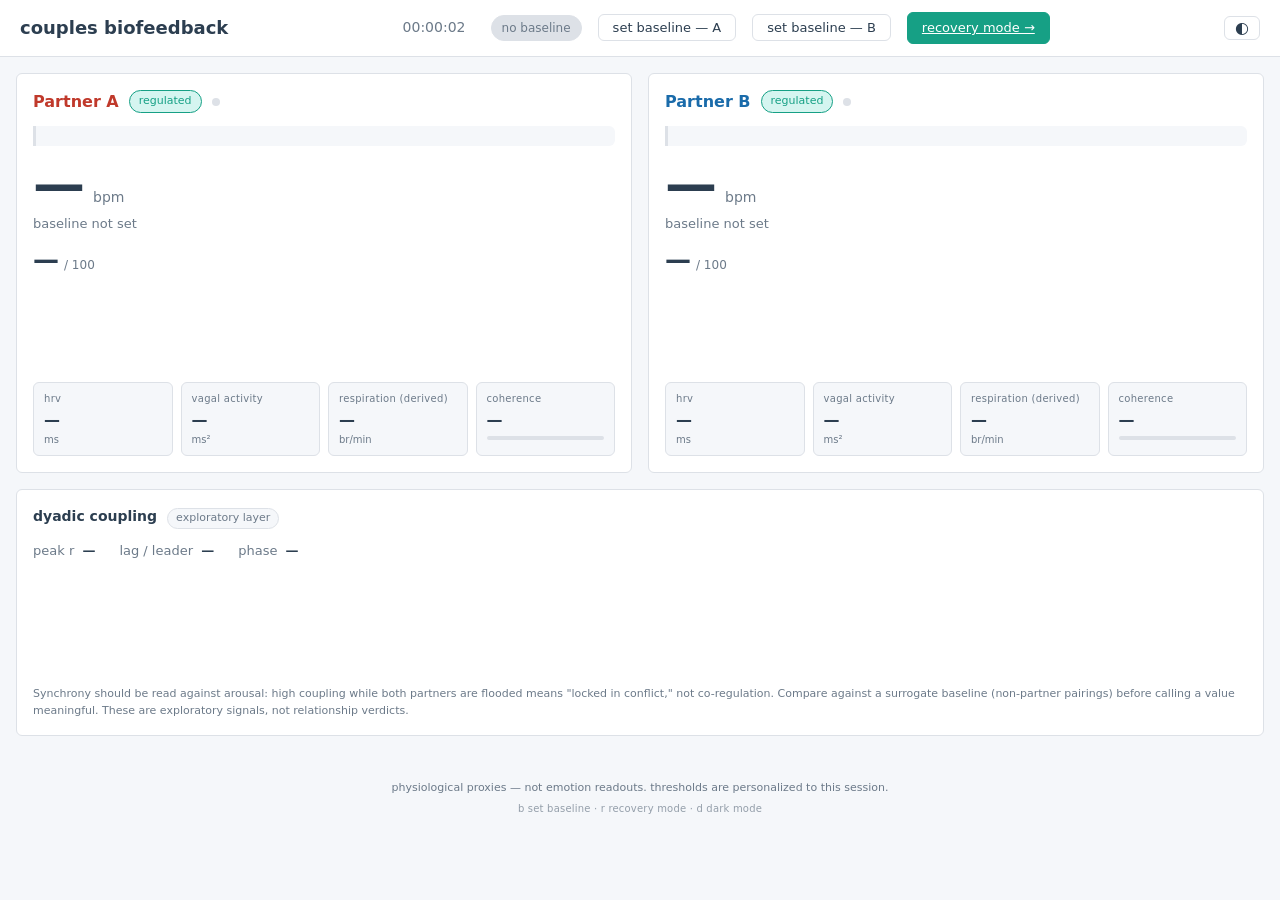
==== static/index.html @ 023d0e52 "Add biofeedback science and UI/UX improvements - Signal quality dot, battery %, and sensor offline s" ====
<!DOCTYPE html>
<html lang="en">
<head>
  <meta charset="UTF-8" />
  <meta name="viewport" content="width=device-width, initial-scale=1.0" />
  <title>couples biofeedback</title>
  <link rel="stylesheet" href="/static/style.css" />
</head>
<body>

<!-- screen reader summary -->
<p class="sr-only" aria-live="polite" id="sr-summary" style="position:absolute;left:-9999px;">
  Couples biofeedback live session monitor.
</p>

<!-- ── session header ───────────────────────────────────────────────────── -->
<header class="session-header" role="banner">
  <span class="session-title">couples biofeedback</span>
  <span class="session-clock" id="session-clock" aria-label="session duration">00:00:00</span>
  <span class="baseline-indicator" id="baseline-indicator">no baseline</span>
  <button class="btn" id="btn-baseline-A" onclick="setBaseline('A')">set baseline — A</button>
  <button class="btn btn-clear" id="btn-clear-A" onclick="clearBaseline('A')" hidden>clear — A</button>
  <button class="btn" id="btn-baseline-B" onclick="setBaseline('B')">set baseline — B</button>
  <button class="btn btn-clear" id="btn-clear-B" onclick="clearBaseline('B')" hidden>clear — B</button>
  <a href="/mode_b" class="btn btn-calm">recovery mode →</a>
  <button class="btn btn-theme" id="btn-theme" onclick="toggleDarkMode()" title="toggle dark mode">◐</button>
</header>

<!-- ── flood alert banner ───────────────────────────────────────────────── -->
<div class="flood-banner" id="flood-banner" role="alert" aria-live="assertive">
  <span class="flood-banner-text" id="flood-banner-text"></span>
  <a href="/mode_b" class="btn btn-danger">start recovery</a>
</div>

<!-- ── main content ─────────────────────────────────────────────────────── -->
<main class="main-content" role="main">

  <!-- partner panels -->
  <div class="partner-row">

    <!-- ── Partner A ──────────────────────────────────────────────────── -->
    <section class="partner-panel" id="panel-A" aria-label="Partner A physiological state">
      <div class="partner-header">
        <span class="partner-name a" id="name-A">Partner A</span>
        <span class="state-badge regulated" id="state-badge-A">regulated</span>
        <span class="signal-dot" id="sig-dot-A" title="signal quality"></span>
        <span class="battery-level" id="battery-A"></span>
        <span class="connect-time" id="connect-time-A"></span>
      </div>

      <!-- state description — prominent headline -->
      <p class="state-description" id="state-desc-A"></p>

      <!-- hero HR — single value -->
      <div class="hr-hero">
        <span class="hr-value" id="hr-value-A">—</span>
        <span class="hr-unit">bpm</span>
      </div>
      <div class="hr-delta" id="hr-delta-A">baseline not set</div>

      <!-- activation score + time series -->
      <div class="activation-row">
        <span class="activation-score" id="act-score-A">—</span>
        <span class="activation-unit">/ 100</span>
        <span class="activation-direction" id="act-dir-A"></span>
      </div>
      <div class="calm-zone-row" id="calm-row-A" hidden>
        <span id="calm-zone-A"></span> in calm zone
      </div>
      <canvas class="activation-canvas" id="act-trace-A"
              aria-label="Activation score history for Partner A"></canvas>

      <!-- metric tiles -->
      <div class="metric-tiles">

        <div class="metric-tile" id="tile-rmssd-A">
          <div class="tile-label">HRV</div>
          <div class="tile-value" id="rmssd-val-A">—</div>
          <div class="tile-unit">ms</div>
        </div>

        <div class="metric-tile" id="tile-hf-A">
          <div class="tile-label">vagal activity</div>
          <div class="tile-value" id="hf-val-A">—</div>
          <div class="tile-unit">ms²</div>
        </div>

        <div class="metric-tile" id="tile-resp-A">
          <div class="tile-label">respiration (derived)</div>
          <div class="tile-value" id="resp-val-A">—</div>
          <div class="tile-unit">br/min</div>
        </div>

        <div class="metric-tile" id="tile-coh-A">
          <div class="tile-label">coherence</div>
          <div class="tile-value" id="coh-val-A">—</div>
          <div class="coherence-bar-wrap">
            <div class="coherence-bar-fill" id="coh-bar-A"></div>
          </div>
        </div>

      </div><!-- /metric-tiles -->
    </section>

    <!-- ── Partner B ──────────────────────────────────────────────────── -->
    <section class="partner-panel" id="panel-B" aria-label="Partner B physiological state">
      <div class="partner-header">
        <span class="partner-name b" id="name-B">Partner B</span>
        <span class="state-badge regulated" id="state-badge-B">regulated</span>
        <span class="signal-dot" id="sig-dot-B" title="signal quality"></span>
        <span class="battery-level" id="battery-B"></span>
        <span class="connect-time" id="connect-time-B"></span>
      </div>

      <!-- state description — prominent headline -->
      <p class="state-description" id="state-desc-B"></p>

      <!-- hero HR — single value -->
      <div class="hr-hero">
        <span class="hr-value" id="hr-value-B">—</span>
        <span class="hr-unit">bpm</span>
      </div>
      <div class="hr-delta" id="hr-delta-B">baseline not set</div>

      <!-- activation score + time series -->
      <div class="activation-row">
        <span class="activation-score" id="act-score-B">—</span>
        <span class="activation-unit">/ 100</span>
        <span class="activation-direction" id="act-dir-B"></span>
      </div>
      <div class="calm-zone-row" id="calm-row-B" hidden>
        <span id="calm-zone-B"></span> in calm zone
      </div>
      <canvas class="activation-canvas" id="act-trace-B"
              aria-label="Activation score history for Partner B"></canvas>

      <!-- metric tiles -->
      <div class="metric-tiles">

        <div class="metric-tile" id="tile-rmssd-B">
          <div class="tile-label">HRV</div>
          <div class="tile-value" id="rmssd-val-B">—</div>
          <div class="tile-unit">ms</div>
        </div>

        <div class="metric-tile" id="tile-hf-B">
          <div class="tile-label">vagal activity</div>
          <div class="tile-value" id="hf-val-B">—</div>
          <div class="tile-unit">ms²</div>
        </div>

        <div class="metric-tile" id="tile-resp-B">
          <div class="tile-label">respiration (derived)</div>
          <div class="tile-value" id="resp-val-B">—</div>
          <div class="tile-unit">br/min</div>
        </div>

        <div class="metric-tile" id="tile-coh-B">
          <div class="tile-label">coherence</div>
          <div class="tile-value" id="coh-val-B">—</div>
          <div class="coherence-bar-wrap">
            <div class="coherence-bar-fill" id="coh-bar-B"></div>
          </div>
        </div>

      </div><!-- /metric-tiles -->
    </section>

  </div><!-- /partner-row -->

  <!-- ── dyadic coupling panel ────────────────────────────────────────── -->
  <section class="dyadic-panel" aria-label="Dyadic coupling — exploratory layer">
    <div class="dyadic-header">
      <span class="dyadic-title">dyadic coupling</span>
      <span class="dyadic-tag">exploratory layer</span>
    </div>

    <div class="dyadic-stats">
      <div class="dyadic-stat">
        <span class="dyadic-stat-label">peak r</span>
        <span class="dyadic-stat-value" id="dyadic-r">—</span>
      </div>
      <div class="dyadic-stat">
        <span class="dyadic-stat-label">lag / leader</span>
        <span class="dyadic-stat-value" id="dyadic-lag">—</span>
      </div>
      <div class="dyadic-stat">
        <span class="dyadic-stat-label">phase</span>
        <span class="dyadic-stat-value" id="dyadic-phase">—</span>
      </div>
    </div>

    <p class="dyadic-interp" id="dyadic-interp"></p>

    <canvas class="dual-trace-canvas" id="dual-trace"
            aria-label="Dual HR trace for both partners"></canvas>

    <p class="dyadic-caveat">
      Synchrony should be read against arousal: high coupling while both partners are flooded
      means "locked in conflict," not co-regulation. Compare against a surrogate baseline
      (non-partner pairings) before calling a value meaningful. These are exploratory signals,
      not relationship verdicts.
    </p>
  </section>

</main>

<!-- ── footer ───────────────────────────────────────────────────────────── -->
<footer class="session-footer" role="contentinfo">
  physiological proxies — not emotion readouts. thresholds are personalized to this session.
  <span class="kbd-hints">b set baseline · r recovery mode · d dark mode</span>
</footer>

<script src="/static/app.js"></script>
</body>
</html>
---- static/style.css ----
/* ── design tokens ─────────────────────────────────────────────────────── */
:root {
  --calm:           #16a085;
  --calm-light:     #d5f5f0;
  --danger:         #c0392b;
  --danger-light:   #fdecea;
  --text:           #2c3e50;
  --text-secondary: #6c7a89;
  --bg:             #f5f7fa;
  --surface:        #ffffff;
  --border:         #dde1e7;

  --partner-a:      #c0392b;
  --partner-b:      #1a6baa;

  --radius:         6px;
  --gap:            16px;
  --font:           system-ui, -apple-system, "Segoe UI", sans-serif;
}

/* ── dark mode overrides ────────────────────────────────────────────── */
[data-theme="dark"] {
  --bg:             #1a1f2e;
  --surface:        #242938;
  --text:           #e8ecf0;
  --text-secondary: #8896a8;
  --border:         #333d52;
  --calm-light:     #1a3530;
  --danger-light:   #3a1a1a;
  color-scheme: dark;
}
[data-theme="dark"] body.mode-b { background: #141a20; }

/* ── reset / base ──────────────────────────────────────────────────────── */
*, *::before, *::after { box-sizing: border-box; margin: 0; padding: 0; }

body {
  font-family: var(--font);
  background: var(--bg);
  color: var(--text);
  font-size: 14px;
  line-height: 1.5;
  min-height: 100vh;
}

/* ── ━━━━━━━━━━━━━━━━━━━━━━━━━━━━━━━━━━━━━━━━━━━━━━━━━━━━━━━━━━━━━━━━━━━ */
/* ── MODE A — session header ─────────────────────────────────────────── */
.session-header {
  display: flex;
  align-items: center;
  gap: var(--gap);
  padding: 12px 20px;
  background: var(--surface);
  border-bottom: 1px solid var(--border);
  flex-wrap: wrap;
}

.session-title {
  font-size: 18px;
  font-weight: 600;
  color: var(--text);
  margin-right: auto;
}

.session-clock {
  font-size: 14px;
  font-variant-numeric: tabular-nums;
  color: var(--text-secondary);
  min-width: 72px;
}

.baseline-indicator {
  font-size: 12px;
  padding: 3px 10px;
  border-radius: 20px;
  background: var(--border);
  color: var(--text-secondary);
  border: 1px solid var(--border);
}
.baseline-indicator.set {
  background: var(--calm-light);
  color: var(--calm);
  border-color: var(--calm);
}

.btn {
  font-family: var(--font);
  font-size: 13px;
  padding: 5px 14px;
  border-radius: var(--radius);
  cursor: pointer;
  border: 1px solid var(--border);
  background: var(--surface);
  color: var(--text);
  transition: background 0.1s;
}
.btn:hover { background: var(--bg); }
.btn-calm {
  background: var(--calm);
  color: #fff;
  border-color: var(--calm);
}
.btn-calm:hover { background: #13876f; }
.btn-theme {
  font-size: 16px;
  padding: 3px 10px;
  line-height: 1;
  margin-left: auto;
}
.btn-clear {
  color: var(--text-secondary);
  font-size: 12px;
  padding: 4px 10px;
}
.btn-clear:hover { color: var(--danger); border-color: var(--danger); }

/* ── flood alert banner ─────────────────────────────────────────────── */
.flood-banner {
  display: none;
  align-items: center;
  gap: 12px;
  padding: 10px 20px;
  background: var(--danger-light);
  border-bottom: 2px solid var(--danger);
  color: var(--danger);
  font-size: 14px;
}
.flood-banner.visible { display: flex; }
.flood-banner-text { flex: 1; }
.flood-banner .btn-danger {
  background: var(--danger);
  color: #fff;
  border-color: var(--danger);
  font-size: 13px;
}
.flood-banner .btn-danger:hover { background: #a93226; }

/* ── main content ───────────────────────────────────────────────────── */
.main-content {
  padding: var(--gap);
  max-width: 1300px;
  margin: 0 auto;
}

/* ── partner panels ─────────────────────────────────────────────────── */
.partner-row {
  display: grid;
  grid-template-columns: 1fr 1fr;
  gap: var(--gap);
  margin-bottom: var(--gap);
}

.partner-panel {
  background: var(--surface);
  border: 1px solid var(--border);
  border-radius: var(--radius);
  padding: 16px;
}
.partner-panel.flooded {
  border-color: var(--danger);
  background: var(--danger-light);
}

.partner-header {
  display: flex;
  align-items: center;
  gap: 10px;
  margin-bottom: 12px;
}

.partner-name {
  font-size: 16px;
  font-weight: 600;
}
.partner-name.a { color: var(--partner-a); }
.partner-name.b { color: var(--partner-b); }

.connect-time {
  margin-left: auto;
  font-size: 11px;
  font-variant-numeric: tabular-nums;
  color: var(--text-secondary);
  letter-spacing: 0.02em;
}

.signal-dot {
  width: 8px;
  height: 8px;
  border-radius: 50%;
  background: var(--border);
  flex-shrink: 0;
  cursor: default;
}
.signal-dot.good { background: var(--calm); }
.signal-dot.fair { background: #e67e22; }
.signal-dot.poor { background: var(--danger); }

.battery-level {
  font-size: 11px;
  color: var(--text-secondary);
  font-variant-numeric: tabular-nums;
}
.battery-level.low { color: var(--danger); font-weight: 600; }

.partner-panel.offline { opacity: 0.55; }
.state-badge.offline {
  background: var(--border);
  color: var(--text-secondary);
  border-color: var(--border);
}

.state-badge {
  font-size: 11px;
  padding: 2px 9px;
  border-radius: 20px;
  font-weight: 500;
  text-transform: lowercase;
}
.state-badge.regulated {
  background: var(--calm-light);
  color: var(--calm);
  border: 1px solid var(--calm);
}
.state-badge.flooded {
  background: var(--danger-light);
  color: var(--danger);
  border: 1px solid var(--danger);
}

/* activation score */
.activation-row {
  display: flex;
  align-items: baseline;
  gap: 5px;
  margin-bottom: 2px;
}
.activation-score {
  font-size: 26px;
  font-weight: 700;
  font-variant-numeric: tabular-nums;
  color: var(--text);
}
.activation-unit {
  font-size: 12px;
  color: var(--text-secondary);
}
.activation-direction {
  font-size: 12px;
  color: var(--text-secondary);
  margin-left: auto;
  text-transform: lowercase;
}
.state-description {
  font-size: 13px;
  color: var(--text);
  line-height: 1.6;
  margin-bottom: 12px;
  min-height: 20px;
  padding: 8px 10px;
  background: var(--bg);
  border-left: 3px solid var(--border);
  border-radius: 0 var(--radius) var(--radius) 0;
}

.calm-zone-row {
  font-size: 12px;
  color: var(--calm);
  font-variant-numeric: tabular-nums;
  margin-bottom: 4px;
  letter-spacing: 0.01em;
}

/* hero HR */
.hr-hero {
  display: flex;
  align-items: baseline;
  gap: 8px;
  margin-bottom: 4px;
}
.hr-value {
  font-size: 52px;
  font-weight: 700;
  font-variant-numeric: tabular-nums;
  line-height: 1;
  color: var(--text);
}
.hr-value.flooded { color: var(--danger); }
.hr-unit { font-size: 14px; color: var(--text-secondary); }
.hr-delta {
  font-size: 13px;
  color: var(--text-secondary);
  margin-bottom: 8px;
  min-height: 18px;
}
.hr-delta.over { color: var(--danger); }
.hr-delta.under { color: var(--calm); }

/* activation time-series chart */
.activation-canvas {
  width: 100%;
  height: 88px;
  display: block;
  margin-bottom: 12px;
  border-radius: var(--radius);
  overflow: hidden;
}

/* metric tiles */
.metric-tiles {
  display: grid;
  grid-template-columns: repeat(4, 1fr);
  gap: 8px;
}

.metric-tile {
  background: var(--bg);
  border: 1px solid var(--border);
  border-radius: var(--radius);
  padding: 8px 10px;
}
.metric-tile.breach {
  border-color: var(--danger);
  background: var(--danger-light);
}
.tile-label {
  font-size: 10px;
  color: var(--text-secondary);
  text-transform: lowercase;
  letter-spacing: 0.03em;
  margin-bottom: 2px;
}
.tile-value {
  font-size: 16px;
  font-weight: 600;
  font-variant-numeric: tabular-nums;
  color: var(--text);
}
.tile-value.breach { color: var(--danger); }
.tile-unit {
  font-size: 10px;
  color: var(--text-secondary);
}

/* coherence bar inside tile */
.coherence-bar-wrap {
  margin-top: 4px;
  background: var(--border);
  border-radius: 3px;
  height: 4px;
  overflow: hidden;
}
.coherence-bar-fill {
  height: 100%;
  background: var(--calm);
  border-radius: 3px;
  transition: width 0.5s ease;
  width: 0%;
}

/* ── dyadic panel ───────────────────────────────────────────────────── */
.dyadic-panel {
  background: var(--surface);
  border: 1px solid var(--border);
  border-radius: var(--radius);
  padding: 16px;
  margin-bottom: var(--gap);
}

.dyadic-header {
  display: flex;
  align-items: baseline;
  gap: 10px;
  margin-bottom: 12px;
}
.dyadic-title {
  font-size: 14px;
  font-weight: 600;
  color: var(--text);
}
.dyadic-tag {
  font-size: 11px;
  color: var(--text-secondary);
  background: var(--bg);
  border: 1px solid var(--border);
  border-radius: 20px;
  padding: 1px 8px;
}

.dyadic-stats {
  display: flex;
  gap: 24px;
  margin-bottom: 8px;
  flex-wrap: wrap;
}

.dyadic-interp {
  font-size: 13px;
  color: var(--text);
  font-style: italic;
  margin-bottom: 10px;
  min-height: 18px;
  line-height: 1.5;
}
.dyadic-stat { font-size: 13px; }
.dyadic-stat-label { color: var(--text-secondary); }
.dyadic-stat-value { font-weight: 600; margin-left: 4px; }

.dual-trace-canvas {
  width: 100%;
  height: 80px;
  display: block;
  margin-bottom: 10px;
}

.dyadic-caveat {
  font-size: 11px;
  color: var(--text-secondary);
  line-height: 1.5;
}

/* ── footer ─────────────────────────────────────────────────────────── */
.session-footer {
  text-align: center;
  font-size: 11px;
  color: var(--text-secondary);
  padding: 12px 20px 20px;
}
.kbd-hints {
  display: block;
  margin-top: 4px;
  font-size: 10px;
  opacity: 0.7;
  letter-spacing: 0.02em;
}

/* ── ━━━━━━━━━━━━━━━━━━━━━━━━━━━━━━━━━━━━━━━━━━━━━━━━━━━━━━━━━━━━━━━━━━━ */
/* ── MODE B — recovery screen ──────────────────────────────────────── */

body.mode-b {
  background: #f0faf7;
  display: flex;
  flex-direction: column;
  align-items: center;
  min-height: 100vh;
}

.recovery-header {
  width: 100%;
  padding: 16px 24px;
  display: flex;
  align-items: center;
  justify-content: space-between;
  border-bottom: 1px solid var(--border);
  background: var(--surface);
}
.recovery-title {
  font-size: 16px;
  font-weight: 600;
  color: var(--calm);
}
.break-clock {
  font-size: 14px;
  font-variant-numeric: tabular-nums;
  color: var(--text-secondary);
}

.recovery-body {
  flex: 1;
  display: flex;
  flex-direction: column;
  align-items: center;
  justify-content: center;
  gap: 36px;
  padding: 40px 24px;
  width: 100%;
  max-width: 600px;
}

/* breathing pacer */
.breath-container {
  position: relative;
  width: 260px;
  height: 260px;
  display: flex;
  align-items: center;
  justify-content: center;
  flex-direction: column;
}

.guide-ring {
  position: absolute;
  inset: 0;
  border-radius: 50%;
  border: 2px dashed var(--calm);
  opacity: 0.5;
}

.breath-circle {
  position: absolute;
  width: 146px;
  height: 146px;
  top: 50%;
  left: 50%;
  margin-top: -73px;
  margin-left: -73px;
  border-radius: 50%;
  background: var(--calm);
  transform: scale(0.56);
  opacity: 0.75;
  transform-origin: center center;
}

/* SVG progress arc */
.breath-arc-svg {
  position: absolute;
  inset: 0;
  width: 100%;
  height: 100%;
  transform: rotate(-90deg); /* start arc at 12 o'clock */
}
.arc-track {
  fill: none;
  stroke: var(--border);
  stroke-width: 3;
}
.arc-fill {
  fill: none;
  stroke: var(--calm);
  stroke-width: 3;
  stroke-linecap: round;
  stroke-dasharray: 766.5;  /* 2π × 122 */
  stroke-dashoffset: 766.5; /* starts empty */
}

/* phase label + countdown inside circle */
.breath-center {
  position: absolute;
  top: 50%;
  left: 50%;
  transform: translate(-50%, -50%);
  display: flex;
  flex-direction: column;
  align-items: center;
  gap: 2px;
  z-index: 1;
  pointer-events: none;
}
.breath-countdown {
  font-size: 28px;
  font-weight: 700;
  font-variant-numeric: tabular-nums;
  color: #fff;
  line-height: 1;
  min-height: 34px;
  text-shadow: 0 1px 3px rgba(0,0,0,0.2);
}
.breath-phase-label {
  font-size: 13px;
  font-weight: 500;
  color: #fff;
  text-shadow: 0 1px 3px rgba(0,0,0,0.2);
  white-space: nowrap;
}

/* pattern selector */
.pattern-selector {
  display: flex;
  gap: 8px;
}
.pattern-btn {
  font-family: var(--font);
  font-size: 13px;
  padding: 5px 16px;
  border-radius: 20px;
  border: 1px solid var(--border);
  background: var(--surface);
  color: var(--text-secondary);
  cursor: pointer;
  transition: all 0.15s;
}
.pattern-btn.active {
  background: var(--calm);
  color: #fff;
  border-color: var(--calm);
}
.pattern-btn:hover:not(.active) {
  border-color: var(--calm);
  color: var(--calm);
}

/* ambient sound control */
.sound-control {
  display: flex;
  align-items: center;
  gap: 12px;
}
.sound-btn {
  font-size: 12px;
  padding: 4px 12px;
  min-width: 88px;
}
.sound-volume {
  width: 90px;
  accent-color: var(--calm);
  cursor: pointer;
}

.breath-rate-caption {
  margin-top: 52px;
  font-size: 13px;
  color: var(--text-secondary);
  text-align: center;
}

/* activation + coherence metrics (mode B) */
.recovery-metrics {
  width: 100%;
  max-width: 400px;
  display: flex;
  flex-direction: column;
  gap: 12px;
}

.recovery-partner {
  background: var(--surface);
  border: 1px solid var(--border);
  border-radius: var(--radius);
  padding: 12px 14px;
}

.rec-partner-header {
  display: flex;
  align-items: baseline;
  gap: 6px;
  margin-bottom: 8px;
}

.rec-act-score {
  font-size: 26px;
  font-weight: 700;
  font-variant-numeric: tabular-nums;
  margin-left: auto;
  color: var(--text);
  transition: color 0.4s;
}
.rec-act-score.zone-low  { color: #16a085; }
.rec-act-score.zone-mid  { color: #e67e22; }
.rec-act-score.zone-high { color: #c0392b; }

.rec-act-unit {
  font-size: 11px;
  color: var(--text-secondary);
}

.rec-act-zone {
  font-size: 11px;
  padding: 1px 8px;
  border-radius: 10px;
  font-weight: 500;
}
.rec-act-zone.zone-low  { background: var(--calm-light);   color: var(--calm);   }
.rec-act-zone.zone-mid  { background: #fef5e7;             color: #e67e22;       }
.rec-act-zone.zone-high { background: var(--danger-light); color: var(--danger); }

.rec-act-canvas {
  width: 100%;
  height: 60px;
  display: block;
  margin-bottom: 2px;
  border-radius: var(--radius);
  overflow: hidden;
}

.rec-coh-label {
  font-size: 11px;
  color: var(--text-secondary);
  min-width: 70px;
}

.readiness-block {
  text-align: center;
  padding: 10px 16px;
  border-radius: var(--radius);
  background: var(--calm-light);
  color: var(--calm);
  font-size: 14px;
  font-weight: 500;
  border: 1px solid var(--calm);
}

/* breath-coherence-section (Feature 1 — prominent coherence during recovery) */
.breath-coherence-section {
  width: 100%;
  max-width: 400px;
  background: var(--surface);
  border: 1px solid var(--border);
  border-radius: var(--radius);
  padding: 10px 14px;
  display: flex;
  flex-direction: column;
  gap: 8px;
}
.breath-coh-heading {
  font-size: 11px;
  text-transform: lowercase;
  letter-spacing: 0.04em;
  color: var(--text-secondary);
  margin-bottom: 2px;
}
.breath-coh-row {
  display: flex;
  align-items: center;
  gap: 10px;
}
.breath-coh-label {
  font-size: 12px;
  font-weight: 500;
  color: var(--text);
  min-width: 72px;
}
.breath-coh-track {
  flex: 1;
  background: var(--border);
  border-radius: 4px;
  height: 8px;
  overflow: hidden;
}
.breath-coh-fill {
  height: 100%;
  background: var(--calm);
  border-radius: 4px;
  transition: width 1s ease;
  width: 0%;
}
.breath-coh-val {
  font-size: 12px;
  font-variant-numeric: tabular-nums;
  color: var(--text-secondary);
  min-width: 32px;
  text-align: right;
}
.breath-coh-trend {
  font-size: 15px;
  min-width: 18px;
  text-align: center;
}
.breath-coh-trend.trend-up   { color: var(--calm); }
.breath-coh-trend.trend-down { color: var(--danger); }
.breath-coh-trend.trend-flat { color: var(--text-secondary); }

/* keep old coherence-section for any references */
.coherence-section {
  width: 100%;
  max-width: 320px;
  display: flex;
  flex-direction: column;
  gap: 14px;
}

.coherence-row {
  display: flex;
  align-items: center;
  gap: 12px;
}
.coherence-partner-label {
  font-size: 13px;
  font-weight: 500;
  min-width: 80px;
  color: var(--text);
}
.coherence-track {
  flex: 1;
  background: var(--border);
  border-radius: 4px;
  height: 8px;
  overflow: hidden;
}
.coherence-fill {
  height: 100%;
  background: var(--calm);
  border-radius: 4px;
  transition: width 1s ease;
  width: 0%;
}
.coherence-val {
  font-size: 13px;
  font-variant-numeric: tabular-nums;
  color: var(--text-secondary);
  min-width: 36px;
  text-align: right;
}

/* recovery footer */
.recovery-footer {
  padding: 16px 24px 28px;
  text-align: center;
  font-size: 12px;
  color: var(--text-secondary);
  line-height: 1.6;
}

.back-link {
  display: inline-block;
  margin-top: 12px;
  font-size: 13px;
  color: var(--calm);
  text-decoration: none;
  border-bottom: 1px solid transparent;
}
.back-link:hover { border-bottom-color: var(--calm); }

/* ── reduced motion ──────────────────────────────────────────────────── */
@media (prefers-reduced-motion: reduce) {
  .breath-circle { transform: scale(0.78); opacity: 0.9; }
  .coherence-fill { transition: none; }
  .coherence-bar-fill { transition: none; }
}

/* ── responsive ─────────────────────────────────────────────────────── */
@media (max-width: 960px) {
  .partner-row { grid-template-columns: 1fr; }
  .dyadic-stats { flex-direction: column; gap: 6px; }
}
@media (max-width: 600px) {
  .metric-tiles { grid-template-columns: repeat(2, 1fr); }
}
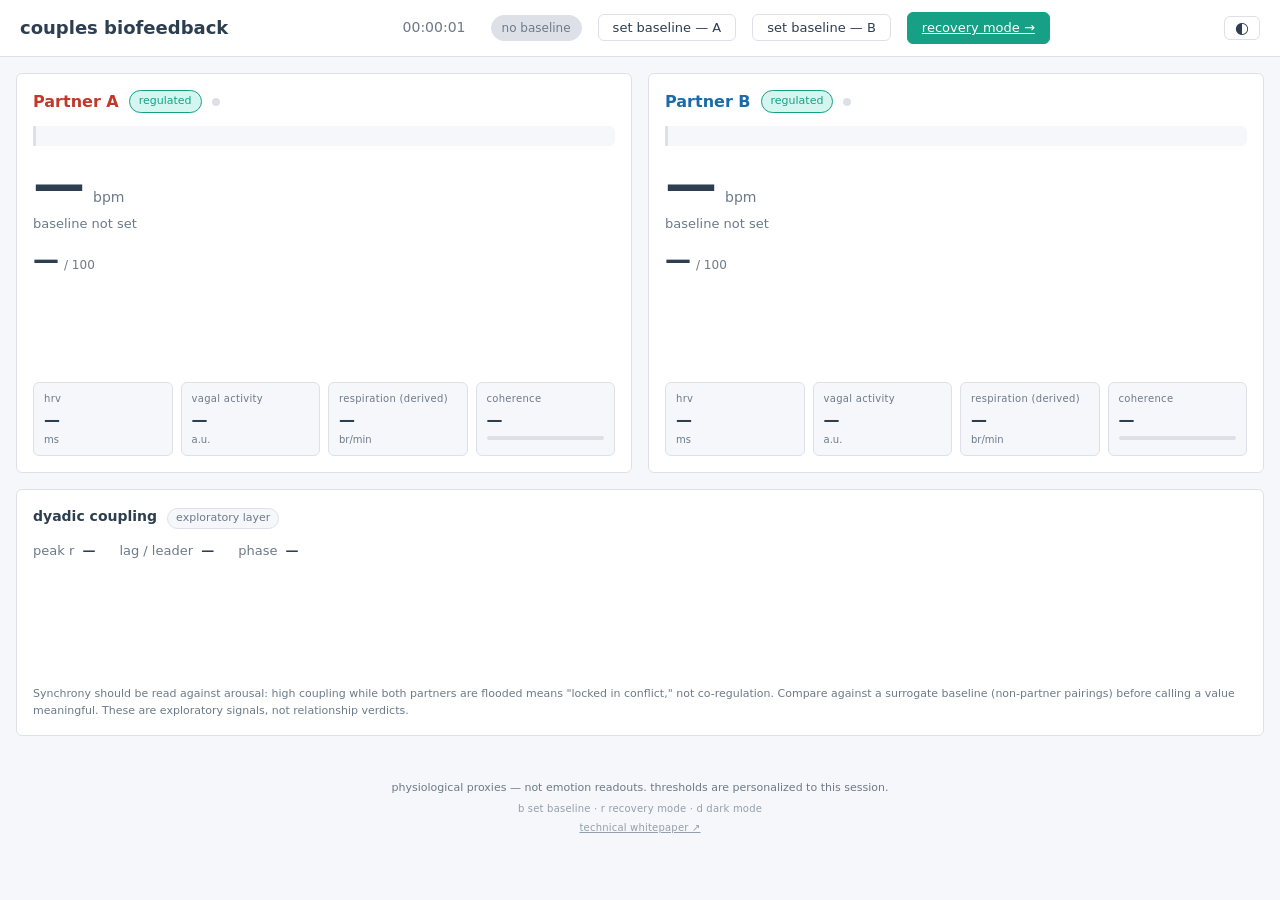
==== commit 0ee570ae: "Fix vagal activity display and add whitepaper - Scale HF band power ×10,000 for display (normalized " ====
--- a/static/index.html
+++ b/static/index.html
@@ -82,7 +82,7 @@
         <div class="metric-tile" id="tile-hf-A">
           <div class="tile-label">vagal activity</div>
           <div class="tile-value" id="hf-val-A">—</div>
-          <div class="tile-unit">ms²</div>
+          <div class="tile-unit">a.u.</div>
         </div>
 
         <div class="metric-tile" id="tile-resp-A">
@@ -146,7 +146,7 @@
         <div class="metric-tile" id="tile-hf-B">
           <div class="tile-label">vagal activity</div>
           <div class="tile-value" id="hf-val-B">—</div>
-          <div class="tile-unit">ms²</div>
+          <div class="tile-unit">a.u.</div>
         </div>
 
         <div class="metric-tile" id="tile-resp-B">
@@ -209,6 +209,7 @@
 <footer class="session-footer" role="contentinfo">
   physiological proxies — not emotion readouts. thresholds are personalized to this session.
   <span class="kbd-hints">b set baseline · r recovery mode · d dark mode</span>
+  <span class="kbd-hints"><a href="/whitepaper" target="_blank" style="color:inherit;">technical whitepaper ↗</a></span>
 </footer>
 
 <script src="/static/app.js"></script>
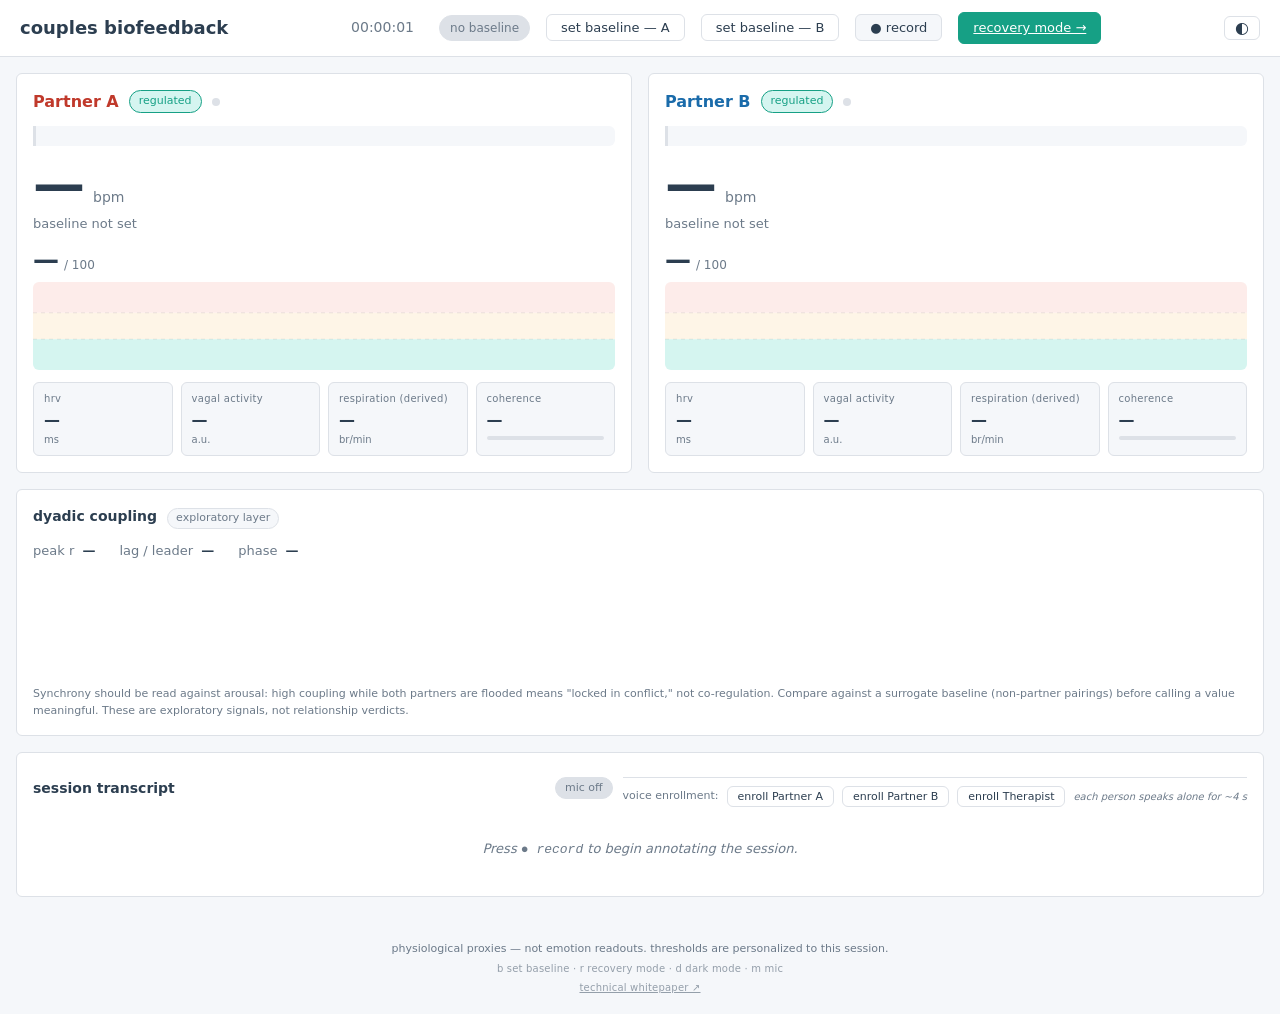
==== commit 3679446d: "Add transcription, voice ID, and temporal attribution windows - Whisper speech-to-text (transcriptio" ====
--- a/static/index.html
+++ b/static/index.html
@@ -22,6 +22,8 @@
   <button class="btn btn-clear" id="btn-clear-A" onclick="clearBaseline('A')" hidden>clear — A</button>
   <button class="btn" id="btn-baseline-B" onclick="setBaseline('B')">set baseline — B</button>
   <button class="btn btn-clear" id="btn-clear-B" onclick="clearBaseline('B')" hidden>clear — B</button>
+  <button class="btn btn-mic" id="btn-mic" onclick="toggleRecording()">● record</button>
+  <span class="rec-status" id="rec-status" aria-live="polite" hidden></span>
   <a href="/mode_b" class="btn btn-calm">recovery mode →</a>
   <button class="btn btn-theme" id="btn-theme" onclick="toggleDarkMode()" title="toggle dark mode">◐</button>
 </header>
@@ -203,12 +205,34 @@
     </p>
   </section>
 
+  <!-- ── session transcript ────────────────────────────────────────────── -->
+  <section class="transcript-panel" id="transcript-panel" aria-label="Session transcript">
+    <div class="transcript-header">
+      <span class="transcript-title">session transcript</span>
+      <span class="transcript-status" id="transcript-mic-status">mic off</span>
+      <button class="btn" id="btn-download-session"
+              onclick="downloadSession()" hidden>↓ download log</button>
+      <div class="enroll-row" id="enroll-row">
+        <span class="enroll-label">voice enrollment:</span>
+        <button class="btn btn-enroll" id="enroll-btn-A" onclick="enrollVoice('A')">enroll <span id="enroll-name-A">Partner A</span></button>
+        <button class="btn btn-enroll" id="enroll-btn-B" onclick="enrollVoice('B')">enroll <span id="enroll-name-B">Partner B</span></button>
+        <button class="btn btn-enroll" id="enroll-btn-T" onclick="enrollVoice('T')">enroll <span id="enroll-name-T">Therapist</span></button>
+        <span class="enroll-hint">each person speaks alone for ~4 s</span>
+      </div>
+    </div>
+    <p class="transcript-empty" id="transcript-empty">
+      Press <kbd>● record</kbd> to begin annotating the session.
+    </p>
+    <div class="transcript-scroll" id="transcript-scroll"
+         role="log" aria-live="polite" aria-relevant="additions"></div>
+  </section>
+
 </main>
 
 <!-- ── footer ───────────────────────────────────────────────────────────── -->
 <footer class="session-footer" role="contentinfo">
   physiological proxies — not emotion readouts. thresholds are personalized to this session.
-  <span class="kbd-hints">b set baseline · r recovery mode · d dark mode</span>
+  <span class="kbd-hints">b set baseline · r recovery mode · d dark mode · m mic</span>
   <span class="kbd-hints"><a href="/whitepaper" target="_blank" style="color:inherit;">technical whitepaper ↗</a></span>
 </footer>
 
--- a/static/style.css
+++ b/static/style.css
@@ -809,6 +809,178 @@
 }
 .back-link:hover { border-bottom-color: var(--calm); }
 
+/* ── transcript panel (session log with physiological annotation) ─── */
+.transcript-panel {
+  background: var(--surface);
+  border: 1px solid var(--border);
+  border-radius: var(--radius);
+  padding: 16px;
+  margin-bottom: var(--gap);
+}
+
+.transcript-header {
+  display: flex;
+  align-items: center;
+  gap: 10px;
+  margin-bottom: 12px;
+}
+
+.transcript-title {
+  font-size: 14px;
+  font-weight: 600;
+  color: var(--text);
+  margin-right: auto;
+}
+
+.transcript-status {
+  font-size: 11px;
+  padding: 2px 9px;
+  border-radius: 20px;
+  background: var(--border);
+  color: var(--text-secondary);
+  border: 1px solid var(--border);
+}
+.transcript-status.recording {
+  background: var(--danger-light);
+  color: var(--danger);
+  border-color: var(--danger);
+}
+
+.transcript-empty {
+  font-size: 13px;
+  color: var(--text-secondary);
+  font-style: italic;
+  text-align: center;
+  padding: 20px 0;
+}
+
+.transcript-scroll {
+  display: flex;
+  flex-direction: column;
+  gap: 8px;
+  max-height: 340px;
+  overflow-y: auto;
+  scrollbar-width: thin;
+  scrollbar-color: var(--border) transparent;
+}
+
+.transcript-entry {
+  background: var(--bg);
+  border: 1px solid var(--border);
+  border-left: 3px solid var(--calm);
+  border-radius: var(--radius);
+  padding: 8px 10px;
+}
+
+.transcript-time {
+  font-size: 11px;
+  font-variant-numeric: tabular-nums;
+  color: var(--text-secondary);
+  margin-bottom: 3px;
+}
+
+.transcript-text {
+  font-size: 14px;
+  color: var(--text);
+  line-height: 1.5;
+  margin-bottom: 4px;
+}
+
+.transcript-physio {
+  font-size: 11px;
+  color: var(--text-secondary);
+  font-style: italic;
+  line-height: 1.4;
+}
+
+/* voice enrollment row */
+.enroll-row {
+  display: flex;
+  align-items: center;
+  gap: 8px;
+  flex-wrap: wrap;
+  margin-top: 8px;
+  padding-top: 8px;
+  border-top: 1px solid var(--border);
+}
+
+.enroll-label {
+  font-size: 11px;
+  color: var(--text-secondary);
+  white-space: nowrap;
+}
+
+.btn-enroll {
+  font-size: 11px;
+  padding: 3px 10px;
+}
+
+.btn-enroll.enrolled {
+  color: var(--calm);
+  border-color: var(--calm);
+  cursor: default;
+}
+
+.enroll-hint {
+  font-size: 10px;
+  color: var(--text-secondary);
+  font-style: italic;
+  margin-left: auto;
+}
+
+/* speaker attribution badges */
+.transcript-speaker {
+  display: inline-block;
+  font-size: 10px;
+  font-weight: 600;
+  padding: 1px 7px;
+  border-radius: 10px;
+  margin-bottom: 4px;
+  text-transform: lowercase;
+  letter-spacing: 0.02em;
+}
+.transcript-speaker.speaker-A {
+  background: color-mix(in srgb, var(--partner-a) 15%, transparent);
+  color: var(--partner-a);
+  border: 1px solid color-mix(in srgb, var(--partner-a) 30%, transparent);
+}
+.transcript-speaker.speaker-B {
+  background: color-mix(in srgb, var(--partner-b) 15%, transparent);
+  color: var(--partner-b);
+  border: 1px solid color-mix(in srgb, var(--partner-b) 30%, transparent);
+}
+.transcript-speaker.speaker-T {
+  background: #f0eaf8;
+  color: #7d5fb5;
+  border: 1px solid #c9b8e8;
+}
+[data-theme="dark"] .transcript-speaker.speaker-T {
+  background: #2a1f3d;
+  color: #b89de8;
+  border-color: #5a3f8a;
+}
+
+/* mic button */
+.btn-mic {
+  background: var(--bg);
+  border-color: var(--border);
+  color: var(--text);
+}
+.btn-mic.recording {
+  background: var(--danger-light);
+  border-color: var(--danger);
+  color: var(--danger);
+}
+.btn-mic.recording:hover {
+  background: var(--danger-light);
+}
+
+.rec-status {
+  font-size: 12px;
+  font-variant-numeric: tabular-nums;
+  color: var(--danger);
+}
+
 /* ── reduced motion ──────────────────────────────────────────────────── */
 @media (prefers-reduced-motion: reduce) {
   .breath-circle { transform: scale(0.78); opacity: 0.9; }
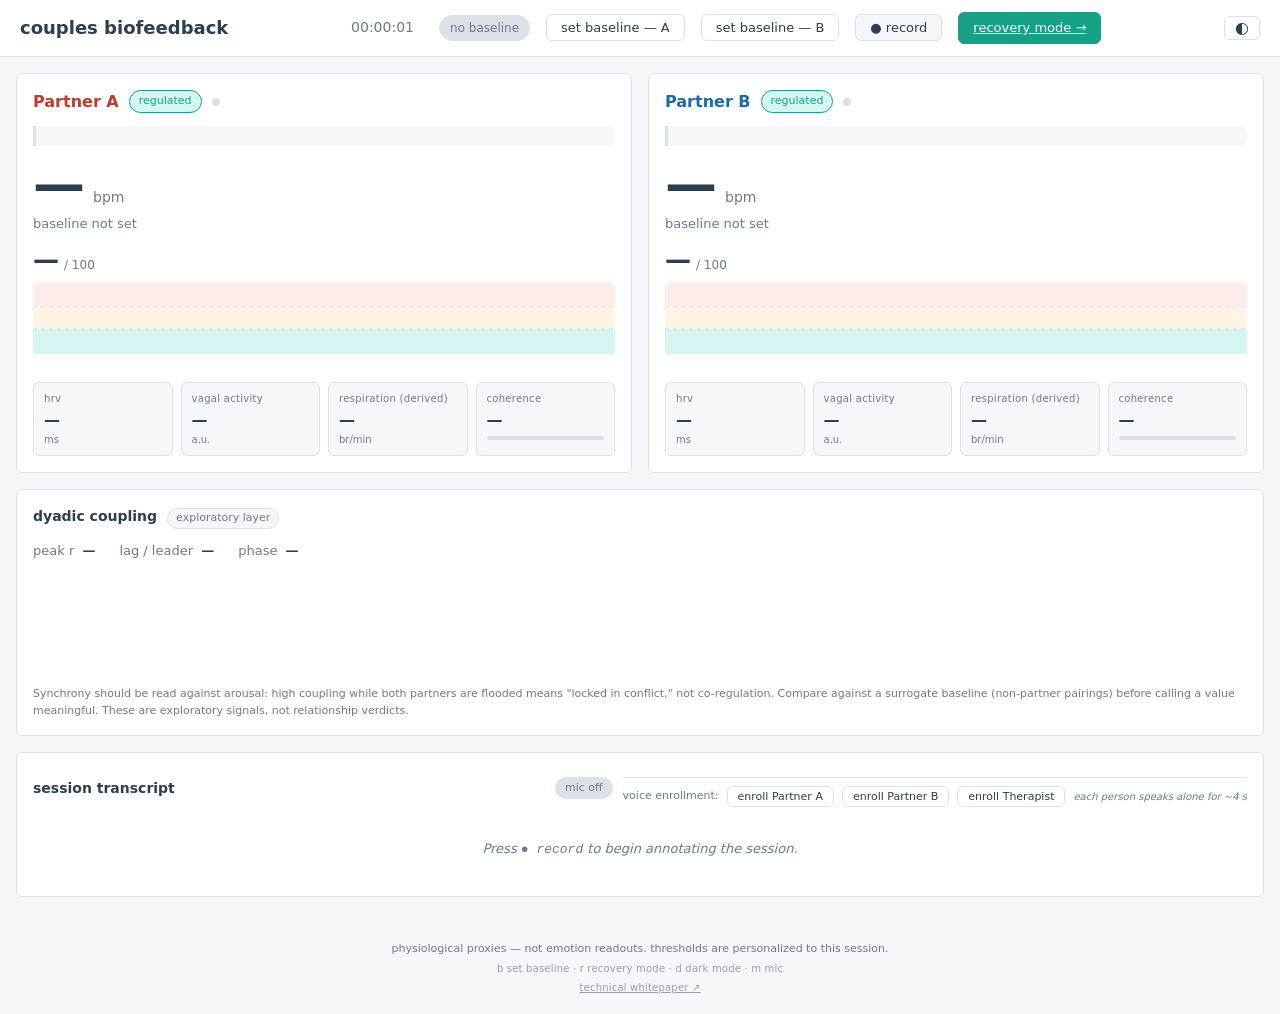
==== commit 51d63605: "Add session logging, faster time series, and browser setup dialog - Flood alert now requires 2 conse" ====
--- a/static/index.html
+++ b/static/index.html
@@ -236,6 +236,48 @@
   <span class="kbd-hints"><a href="/whitepaper" target="_blank" style="color:inherit;">technical whitepaper ↗</a></span>
 </footer>
 
+<!-- ── setup overlay ────────────────────────────────────────────────────── -->
+<div id="setup-overlay" class="setup-overlay" hidden>
+  <div class="setup-card">
+    <h2 class="setup-title">session setup</h2>
+    <p class="setup-subtitle">Power on your heart rate monitors, then scan to discover them.</p>
+
+    <button class="btn btn-scan" id="btn-scan" onclick="scanDevices()">scan for devices</button>
+    <span class="scan-status" id="scan-status"></span>
+
+    <div class="setup-partners">
+
+      <div class="setup-partner">
+        <span class="setup-partner-label a">Partner A</span>
+        <input type="text" class="setup-name-input" id="setup-name-A"
+               placeholder="Name" value="Partner A" />
+        <select class="setup-device-select" id="setup-device-A">
+          <option value="">— scan first —</option>
+        </select>
+      </div>
+
+      <div class="setup-partner">
+        <span class="setup-partner-label b">Partner B</span>
+        <input type="text" class="setup-name-input" id="setup-name-B"
+               placeholder="Name (optional)" value="Partner B" />
+        <select class="setup-device-select" id="setup-device-B">
+          <option value="">— none —</option>
+        </select>
+      </div>
+
+    </div>
+
+    <p class="setup-error" id="setup-error" hidden></p>
+
+    <div class="setup-actions">
+      <button class="btn btn-primary" id="btn-start" onclick="startSession()" disabled>
+        start session
+      </button>
+      <button class="btn btn-simulate" onclick="startSimulated()">simulate</button>
+    </div>
+  </div>
+</div>
+
 <script src="/static/app.js"></script>
 </body>
 </html>
--- a/static/style.css
+++ b/static/style.css
@@ -996,3 +996,123 @@
 @media (max-width: 600px) {
   .metric-tiles { grid-template-columns: repeat(2, 1fr); }
 }
+
+/* ── setup overlay ───────────────────────────────────────────────────── */
+.setup-overlay {
+  position: fixed;
+  inset: 0;
+  background: rgba(0, 0, 0, 0.55);
+  display: flex;
+  align-items: center;
+  justify-content: center;
+  z-index: 1000;
+}
+.setup-overlay[hidden] { display: none; }
+
+.setup-card {
+  background: var(--surface);
+  border: 1px solid var(--border);
+  border-radius: 10px;
+  padding: 32px 36px;
+  width: 480px;
+  max-width: calc(100vw - 32px);
+  display: flex;
+  flex-direction: column;
+  gap: 20px;
+  box-shadow: 0 8px 32px rgba(0,0,0,0.18);
+}
+
+.setup-title {
+  font-size: 20px;
+  font-weight: 600;
+  color: var(--text);
+}
+
+.setup-subtitle {
+  font-size: 13px;
+  color: var(--text-secondary);
+  margin-top: -12px;
+}
+
+.btn-scan {
+  align-self: flex-start;
+}
+
+.scan-status {
+  font-size: 12px;
+  color: var(--text-secondary);
+  align-self: center;
+}
+
+.setup-partners {
+  display: flex;
+  flex-direction: column;
+  gap: 16px;
+}
+
+.setup-partner {
+  display: grid;
+  grid-template-columns: 72px 1fr 1fr;
+  align-items: center;
+  gap: 10px;
+}
+
+.setup-partner-label {
+  font-size: 13px;
+  font-weight: 600;
+}
+.setup-partner-label.a { color: var(--partner-a); }
+.setup-partner-label.b { color: var(--partner-b); }
+
+.setup-name-input {
+  padding: 6px 10px;
+  border: 1px solid var(--border);
+  border-radius: var(--radius);
+  font-size: 13px;
+  font-family: var(--font);
+  background: var(--bg);
+  color: var(--text);
+}
+.setup-name-input:focus {
+  outline: none;
+  border-color: var(--calm);
+}
+
+.setup-device-select {
+  padding: 6px 10px;
+  border: 1px solid var(--border);
+  border-radius: var(--radius);
+  font-size: 12px;
+  font-family: var(--font);
+  background: var(--bg);
+  color: var(--text);
+  cursor: pointer;
+}
+
+.setup-error {
+  font-size: 12px;
+  color: var(--danger);
+}
+.setup-error[hidden] { display: none; }
+
+.setup-actions {
+  display: flex;
+  gap: 10px;
+  align-items: center;
+}
+
+.btn-primary {
+  background: var(--calm);
+  color: #fff;
+  border: none;
+}
+.btn-primary:hover:not(:disabled) { background: #138a72; }
+.btn-primary:disabled { opacity: 0.45; cursor: default; }
+
+.btn-simulate {
+  background: none;
+  border: 1px solid var(--border);
+  color: var(--text-secondary);
+  font-size: 12px;
+}
+.btn-simulate:hover { border-color: var(--text-secondary); color: var(--text); }
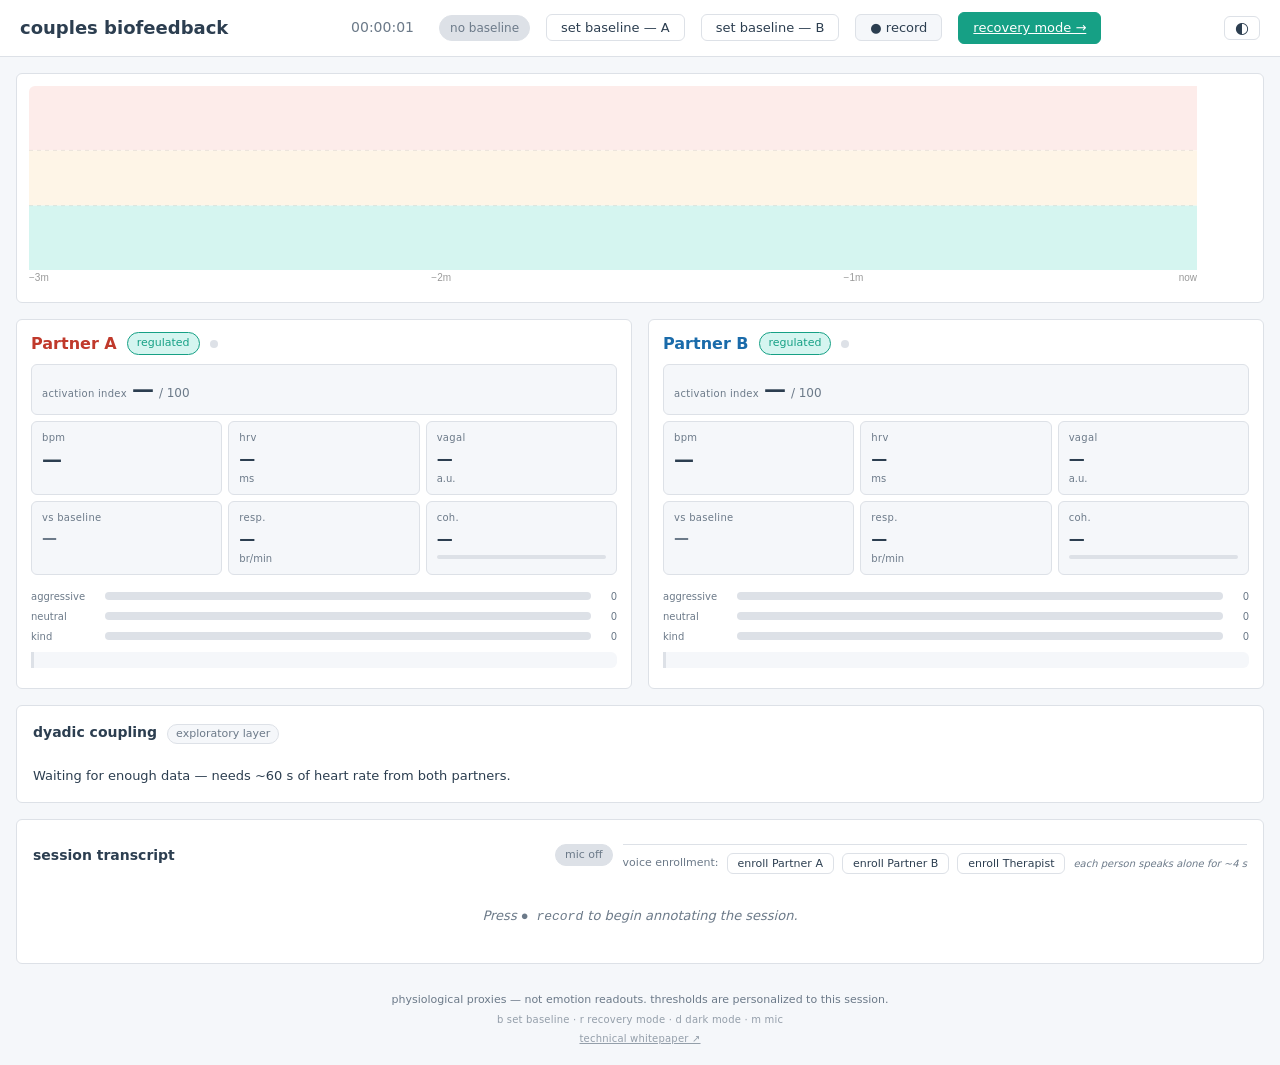
==== commit 877f17ed: "Add emotion tone analysis, shared activation trace, and metric tile layout - New emotion.py: classif" ====
--- a/static/index.html
+++ b/static/index.html
@@ -37,11 +37,25 @@
 <!-- ── main content ─────────────────────────────────────────────────────── -->
 <main class="main-content" role="main">
 
-  <!-- partner panels -->
+  <!-- shared activation trace -->
+  <div class="shared-trace-panel">
+    <canvas class="shared-act-canvas" id="shared-act-trace"
+            aria-label="Activation index for both partners"></canvas>
+    <div class="calm-zone-rows">
+      <div class="calm-zone-row" id="calm-row-A" hidden>
+        <span id="calm-zone-A"></span> in calm zone
+      </div>
+      <div class="calm-zone-row" id="calm-row-B" hidden>
+        <span id="calm-zone-B"></span> in calm zone
+      </div>
+    </div>
+  </div>
+
+  <!-- partner metric cards -->
   <div class="partner-row">
 
     <!-- ── Partner A ──────────────────────────────────────────────────── -->
-    <section class="partner-panel" id="panel-A" aria-label="Partner A physiological state">
+    <section class="partner-card" id="panel-A" aria-label="Partner A physiological state">
       <div class="partner-header">
         <span class="partner-name a" id="name-A">Partner A</span>
         <span class="state-badge regulated" id="state-badge-A">regulated</span>
@@ -49,63 +63,69 @@
         <span class="battery-level" id="battery-A"></span>
         <span class="connect-time" id="connect-time-A"></span>
       </div>
-
-      <!-- state description — prominent headline -->
-      <p class="state-description" id="state-desc-A"></p>
-
-      <!-- hero HR — single value -->
-      <div class="hr-hero">
-        <span class="hr-value" id="hr-value-A">—</span>
-        <span class="hr-unit">bpm</span>
-      </div>
-      <div class="hr-delta" id="hr-delta-A">baseline not set</div>
-
-      <!-- activation score + time series -->
-      <div class="activation-row">
-        <span class="activation-score" id="act-score-A">—</span>
-        <span class="activation-unit">/ 100</span>
-        <span class="activation-direction" id="act-dir-A"></span>
-      </div>
-      <div class="calm-zone-row" id="calm-row-A" hidden>
-        <span id="calm-zone-A"></span> in calm zone
-      </div>
-      <canvas class="activation-canvas" id="act-trace-A"
-              aria-label="Activation score history for Partner A"></canvas>
-
-      <!-- metric tiles -->
       <div class="metric-tiles">
-
+        <!-- activation index — full width -->
+        <div class="metric-tile tile-activation-wide" id="tile-act-A">
+          <div class="tile-label">activation index</div>
+          <span class="tile-act-score" id="act-score-A">—</span>
+          <span class="tile-act-unit">/ 100</span>
+          <span class="tile-act-dir" id="act-dir-A"></span>
+        </div>
+        <!-- row 1 -->
+        <div class="metric-tile" id="tile-hr-A">
+          <div class="tile-label">bpm</div>
+          <div class="hr-value" id="hr-value-A">—</div>
+        </div>
         <div class="metric-tile" id="tile-rmssd-A">
           <div class="tile-label">HRV</div>
           <div class="tile-value" id="rmssd-val-A">—</div>
           <div class="tile-unit">ms</div>
         </div>
-
         <div class="metric-tile" id="tile-hf-A">
-          <div class="tile-label">vagal activity</div>
+          <div class="tile-label">vagal</div>
           <div class="tile-value" id="hf-val-A">—</div>
           <div class="tile-unit">a.u.</div>
         </div>
-
+        <!-- row 2 -->
+        <div class="metric-tile" id="tile-baseline-A">
+          <div class="tile-label">vs baseline</div>
+          <div class="hr-delta" id="hr-delta-A">—</div>
+        </div>
         <div class="metric-tile" id="tile-resp-A">
-          <div class="tile-label">respiration (derived)</div>
+          <div class="tile-label">resp.</div>
           <div class="tile-value" id="resp-val-A">—</div>
           <div class="tile-unit">br/min</div>
         </div>
-
         <div class="metric-tile" id="tile-coh-A">
-          <div class="tile-label">coherence</div>
+          <div class="tile-label">coh.</div>
           <div class="tile-value" id="coh-val-A">—</div>
           <div class="coherence-bar-wrap">
             <div class="coherence-bar-fill" id="coh-bar-A"></div>
           </div>
         </div>
-
       </div><!-- /metric-tiles -->
+      <div class="tone-histogram" id="tone-hist-A">
+        <div class="tone-bar-row">
+          <span class="tone-hist-label">aggressive</span>
+          <div class="tone-hist-bar-wrap"><div class="tone-hist-bar aggressive" id="tone-bar-agg-A"></div></div>
+          <span class="tone-hist-count" id="tone-count-agg-A">0</span>
+        </div>
+        <div class="tone-bar-row">
+          <span class="tone-hist-label">neutral</span>
+          <div class="tone-hist-bar-wrap"><div class="tone-hist-bar neutral" id="tone-bar-neu-A"></div></div>
+          <span class="tone-hist-count" id="tone-count-neu-A">0</span>
+        </div>
+        <div class="tone-bar-row">
+          <span class="tone-hist-label">kind</span>
+          <div class="tone-hist-bar-wrap"><div class="tone-hist-bar kind" id="tone-bar-kin-A"></div></div>
+          <span class="tone-hist-count" id="tone-count-kin-A">0</span>
+        </div>
+      </div>
+      <p class="state-description" id="state-desc-A"></p>
     </section>
 
     <!-- ── Partner B ──────────────────────────────────────────────────── -->
-    <section class="partner-panel" id="panel-B" aria-label="Partner B physiological state">
+    <section class="partner-card" id="panel-B" aria-label="Partner B physiological state">
       <div class="partner-header">
         <span class="partner-name b" id="name-B">Partner B</span>
         <span class="state-badge regulated" id="state-badge-B">regulated</span>
@@ -113,119 +133,106 @@
         <span class="battery-level" id="battery-B"></span>
         <span class="connect-time" id="connect-time-B"></span>
       </div>
-
-      <!-- state description — prominent headline -->
-      <p class="state-description" id="state-desc-B"></p>
-
-      <!-- hero HR — single value -->
-      <div class="hr-hero">
-        <span class="hr-value" id="hr-value-B">—</span>
-        <span class="hr-unit">bpm</span>
-      </div>
-      <div class="hr-delta" id="hr-delta-B">baseline not set</div>
-
-      <!-- activation score + time series -->
-      <div class="activation-row">
-        <span class="activation-score" id="act-score-B">—</span>
-        <span class="activation-unit">/ 100</span>
-        <span class="activation-direction" id="act-dir-B"></span>
-      </div>
-      <div class="calm-zone-row" id="calm-row-B" hidden>
-        <span id="calm-zone-B"></span> in calm zone
-      </div>
-      <canvas class="activation-canvas" id="act-trace-B"
-              aria-label="Activation score history for Partner B"></canvas>
-
-      <!-- metric tiles -->
       <div class="metric-tiles">
-
+        <!-- activation index — full width -->
+        <div class="metric-tile tile-activation-wide" id="tile-act-B">
+          <div class="tile-label">activation index</div>
+          <span class="tile-act-score" id="act-score-B">—</span>
+          <span class="tile-act-unit">/ 100</span>
+          <span class="tile-act-dir" id="act-dir-B"></span>
+        </div>
+        <!-- row 1 -->
+        <div class="metric-tile" id="tile-hr-B">
+          <div class="tile-label">bpm</div>
+          <div class="hr-value" id="hr-value-B">—</div>
+        </div>
         <div class="metric-tile" id="tile-rmssd-B">
           <div class="tile-label">HRV</div>
           <div class="tile-value" id="rmssd-val-B">—</div>
           <div class="tile-unit">ms</div>
         </div>
-
         <div class="metric-tile" id="tile-hf-B">
-          <div class="tile-label">vagal activity</div>
+          <div class="tile-label">vagal</div>
           <div class="tile-value" id="hf-val-B">—</div>
           <div class="tile-unit">a.u.</div>
         </div>
-
+        <!-- row 2 -->
+        <div class="metric-tile" id="tile-baseline-B">
+          <div class="tile-label">vs baseline</div>
+          <div class="hr-delta" id="hr-delta-B">—</div>
+        </div>
         <div class="metric-tile" id="tile-resp-B">
-          <div class="tile-label">respiration (derived)</div>
+          <div class="tile-label">resp.</div>
           <div class="tile-value" id="resp-val-B">—</div>
           <div class="tile-unit">br/min</div>
         </div>
-
         <div class="metric-tile" id="tile-coh-B">
-          <div class="tile-label">coherence</div>
+          <div class="tile-label">coh.</div>
           <div class="tile-value" id="coh-val-B">—</div>
           <div class="coherence-bar-wrap">
             <div class="coherence-bar-fill" id="coh-bar-B"></div>
           </div>
         </div>
-
       </div><!-- /metric-tiles -->
+      <div class="tone-histogram" id="tone-hist-B">
+        <div class="tone-bar-row">
+          <span class="tone-hist-label">aggressive</span>
+          <div class="tone-hist-bar-wrap"><div class="tone-hist-bar aggressive" id="tone-bar-agg-B"></div></div>
+          <span class="tone-hist-count" id="tone-count-agg-B">0</span>
+        </div>
+        <div class="tone-bar-row">
+          <span class="tone-hist-label">neutral</span>
+          <div class="tone-hist-bar-wrap"><div class="tone-hist-bar neutral" id="tone-bar-neu-B"></div></div>
+          <span class="tone-hist-count" id="tone-count-neu-B">0</span>
+        </div>
+        <div class="tone-bar-row">
+          <span class="tone-hist-label">kind</span>
+          <div class="tone-hist-bar-wrap"><div class="tone-hist-bar kind" id="tone-bar-kin-B"></div></div>
+          <span class="tone-hist-count" id="tone-count-kin-B">0</span>
+        </div>
+      </div>
+      <p class="state-description" id="state-desc-B"></p>
     </section>
 
   </div><!-- /partner-row -->
 
-  <!-- ── dyadic coupling panel ────────────────────────────────────────── -->
-  <section class="dyadic-panel" aria-label="Dyadic coupling — exploratory layer">
-    <div class="dyadic-header">
-      <span class="dyadic-title">dyadic coupling</span>
-      <span class="dyadic-tag">exploratory layer</span>
-    </div>
-
-    <div class="dyadic-stats">
-      <div class="dyadic-stat">
-        <span class="dyadic-stat-label">peak r</span>
-        <span class="dyadic-stat-value" id="dyadic-r">—</span>
-      </div>
-      <div class="dyadic-stat">
-        <span class="dyadic-stat-label">lag / leader</span>
-        <span class="dyadic-stat-value" id="dyadic-lag">—</span>
-      </div>
-      <div class="dyadic-stat">
-        <span class="dyadic-stat-label">phase</span>
-        <span class="dyadic-stat-value" id="dyadic-phase">—</span>
-      </div>
-    </div>
-
-    <p class="dyadic-interp" id="dyadic-interp"></p>
-
-    <canvas class="dual-trace-canvas" id="dual-trace"
-            aria-label="Dual HR trace for both partners"></canvas>
-
-    <p class="dyadic-caveat">
-      Synchrony should be read against arousal: high coupling while both partners are flooded
-      means "locked in conflict," not co-regulation. Compare against a surrogate baseline
-      (non-partner pairings) before calling a value meaningful. These are exploratory signals,
-      not relationship verdicts.
-    </p>
-  </section>
-
-  <!-- ── session transcript ────────────────────────────────────────────── -->
-  <section class="transcript-panel" id="transcript-panel" aria-label="Session transcript">
-    <div class="transcript-header">
-      <span class="transcript-title">session transcript</span>
-      <span class="transcript-status" id="transcript-mic-status">mic off</span>
-      <button class="btn" id="btn-download-session"
-              onclick="downloadSession()" hidden>↓ download log</button>
-      <div class="enroll-row" id="enroll-row">
-        <span class="enroll-label">voice enrollment:</span>
-        <button class="btn btn-enroll" id="enroll-btn-A" onclick="enrollVoice('A')">enroll <span id="enroll-name-A">Partner A</span></button>
-        <button class="btn btn-enroll" id="enroll-btn-B" onclick="enrollVoice('B')">enroll <span id="enroll-name-B">Partner B</span></button>
-        <button class="btn btn-enroll" id="enroll-btn-T" onclick="enrollVoice('T')">enroll <span id="enroll-name-T">Therapist</span></button>
-        <span class="enroll-hint">each person speaks alone for ~4 s</span>
-      </div>
-    </div>
-    <p class="transcript-empty" id="transcript-empty">
-      Press <kbd>● record</kbd> to begin annotating the session.
-    </p>
-    <div class="transcript-scroll" id="transcript-scroll"
-         role="log" aria-live="polite" aria-relevant="additions"></div>
-  </section>
+  <!-- ── bottom row: dyadic coupling + session transcript ─────────────── -->
+  <div class="bottom-row">
+
+    <section class="dyadic-panel" aria-label="Dyadic coupling — exploratory layer">
+      <div class="dyadic-header">
+        <span class="dyadic-title">dyadic coupling</span>
+        <span class="dyadic-tag">exploratory layer</span>
+      </div>
+
+      <div class="dyadic-summary" aria-live="polite">
+        <span class="dyadic-state-label" id="dyadic-state-label"></span>
+        <p class="dyadic-body" id="dyadic-body">Waiting for enough data — needs ~60 s of heart rate from both partners.</p>
+      </div>
+    </section>
+
+    <section class="transcript-panel" id="transcript-panel" aria-label="Session transcript">
+      <div class="transcript-header">
+        <span class="transcript-title">session transcript</span>
+        <span class="transcript-status" id="transcript-mic-status">mic off</span>
+        <button class="btn" id="btn-download-session"
+                onclick="downloadSession()" hidden>↓ download log</button>
+        <div class="enroll-row" id="enroll-row">
+          <span class="enroll-label">voice enrollment:</span>
+          <button class="btn btn-enroll" id="enroll-btn-A" onclick="enrollVoice('A')">enroll <span id="enroll-name-A">Partner A</span></button>
+          <button class="btn btn-enroll" id="enroll-btn-B" onclick="enrollVoice('B')">enroll <span id="enroll-name-B">Partner B</span></button>
+          <button class="btn btn-enroll" id="enroll-btn-T" onclick="enrollVoice('T')">enroll <span id="enroll-name-T">Therapist</span></button>
+          <span class="enroll-hint">each person speaks alone for ~4 s</span>
+        </div>
+      </div>
+      <p class="transcript-empty" id="transcript-empty">
+        Press <kbd>● record</kbd> to begin annotating the session.
+      </p>
+      <div class="transcript-scroll" id="transcript-scroll"
+           role="log" aria-live="polite" aria-relevant="additions"></div>
+    </section>
+
+  </div><!-- /bottom-row -->
 
 </main>
 
--- a/static/style.css
+++ b/static/style.css
@@ -4,6 +4,8 @@
   --calm-light:     #d5f5f0;
   --danger:         #c0392b;
   --danger-light:   #fdecea;
+  --warning:        #c0660a;
+  --warning-light:  #fef0e0;
   --text:           #2c3e50;
   --text-secondary: #6c7a89;
   --bg:             #f5f7fa;
@@ -27,6 +29,7 @@
   --border:         #333d52;
   --calm-light:     #1a3530;
   --danger-light:   #3a1a1a;
+  --warning-light:  #3a1e08;
   color-scheme: dark;
 }
 [data-theme="dark"] body.mode-b { background: #141a20; }
@@ -150,22 +153,52 @@
   margin-bottom: var(--gap);
 }
 
-.partner-panel {
+/* ── shared activation trace ─────────────────────────────────────── */
+.shared-trace-panel {
   background: var(--surface);
   border: 1px solid var(--border);
   border-radius: var(--radius);
-  padding: 16px;
-}
-.partner-panel.flooded {
+  padding: 12px;
+  margin-bottom: var(--gap);
+}
+
+.shared-act-canvas {
+  width: 100%;
+  height: 200px;
+  display: block;
+  border-radius: var(--radius);
+  overflow: hidden;
+}
+
+.calm-zone-rows {
+  display: flex;
+  gap: 16px;
+  margin-top: 4px;
+  flex-wrap: wrap;
+}
+
+/* ── partner metric cards ─────────────────────────────────────────── */
+.partner-card {
+  background: var(--surface);
+  border: 1px solid var(--border);
+  border-radius: var(--radius);
+  padding: 12px 14px;
+  display: flex;
+  flex-direction: column;
+  gap: 6px;
+  min-width: 0;
+}
+.partner-card.flooded {
   border-color: var(--danger);
   background: var(--danger-light);
 }
+.partner-card.offline { opacity: 0.55; }
 
 .partner-header {
   display: flex;
   align-items: center;
   gap: 10px;
-  margin-bottom: 12px;
+  margin-bottom: 2px;
 }
 
 .partner-name {
@@ -202,7 +235,6 @@
 }
 .battery-level.low { color: var(--danger); font-weight: 600; }
 
-.partner-panel.offline { opacity: 0.55; }
 .state-badge.offline {
   background: var(--border);
   color: var(--text-secondary);
@@ -227,36 +259,13 @@
   border: 1px solid var(--danger);
 }
 
-/* activation score */
-.activation-row {
-  display: flex;
-  align-items: baseline;
-  gap: 5px;
-  margin-bottom: 2px;
-}
-.activation-score {
-  font-size: 26px;
-  font-weight: 700;
-  font-variant-numeric: tabular-nums;
-  color: var(--text);
-}
-.activation-unit {
-  font-size: 12px;
-  color: var(--text-secondary);
-}
-.activation-direction {
-  font-size: 12px;
-  color: var(--text-secondary);
-  margin-left: auto;
-  text-transform: lowercase;
-}
 .state-description {
   font-size: 13px;
   color: var(--text);
-  line-height: 1.6;
-  margin-bottom: 12px;
-  min-height: 20px;
-  padding: 8px 10px;
+  line-height: 1.5;
+  margin-bottom: 8px;
+  min-height: 16px;
+  padding: 4px 8px;
   background: var(--bg);
   border-left: 3px solid var(--border);
   border-radius: 0 var(--radius) var(--radius) 0;
@@ -278,7 +287,7 @@
   margin-bottom: 4px;
 }
 .hr-value {
-  font-size: 52px;
+  font-size: 40px;
   font-weight: 700;
   font-variant-numeric: tabular-nums;
   line-height: 1;
@@ -289,27 +298,18 @@
 .hr-delta {
   font-size: 13px;
   color: var(--text-secondary);
-  margin-bottom: 8px;
+  margin-bottom: 4px;
   min-height: 18px;
 }
 .hr-delta.over { color: var(--danger); }
 .hr-delta.under { color: var(--calm); }
 
-/* activation time-series chart */
-.activation-canvas {
-  width: 100%;
-  height: 88px;
-  display: block;
-  margin-bottom: 12px;
-  border-radius: var(--radius);
-  overflow: hidden;
-}
-
-/* metric tiles */
+/* metric rows — vertical list inside partner card */
+/* metric tiles — 3-column grid inside partner card */
 .metric-tiles {
   display: grid;
-  grid-template-columns: repeat(4, 1fr);
-  gap: 8px;
+  grid-template-columns: repeat(3, 1fr);
+  gap: 6px;
 }
 
 .metric-tile {
@@ -317,17 +317,47 @@
   border: 1px solid var(--border);
   border-radius: var(--radius);
   padding: 8px 10px;
+  overflow: hidden;
 }
 .metric-tile.breach {
   border-color: var(--danger);
   background: var(--danger-light);
 }
+
+/* activation tile spans all 3 columns */
+.tile-activation-wide {
+  grid-column: 1 / -1;
+  display: flex;
+  align-items: baseline;
+  gap: 5px;
+  flex-wrap: wrap;
+}
+.tile-act-score {
+  font-size: 22px;
+  font-weight: 700;
+  font-variant-numeric: tabular-nums;
+  color: var(--text);
+}
+.tile-act-unit {
+  font-size: 12px;
+  color: var(--text-secondary);
+}
+.tile-act-dir {
+  font-size: 12px;
+  color: var(--text-secondary);
+  margin-left: auto;
+  text-transform: lowercase;
+}
+
 .tile-label {
   font-size: 10px;
   color: var(--text-secondary);
   text-transform: lowercase;
   letter-spacing: 0.03em;
   margin-bottom: 2px;
+  white-space: nowrap;
+  overflow: hidden;
+  text-overflow: ellipsis;
 }
 .tile-value {
   font-size: 16px;
@@ -339,6 +369,22 @@
 .tile-unit {
   font-size: 10px;
   color: var(--text-secondary);
+}
+
+/* hr-value and hr-delta inside a tile */
+.metric-tile .hr-value {
+  font-size: 20px;
+  font-weight: 700;
+  font-variant-numeric: tabular-nums;
+  line-height: 1.2;
+}
+.metric-tile .hr-value.flooded { color: var(--danger); }
+.metric-tile .hr-delta {
+  font-size: 15px;
+  font-weight: 600;
+  font-variant-numeric: tabular-nums;
+  margin-bottom: 0;
+  min-height: unset;
 }
 
 /* coherence bar inside tile */
@@ -357,13 +403,19 @@
   width: 0%;
 }
 
+/* ── bottom row: dyadic + transcript side by side ─────────────────── */
+.bottom-row {
+  display: flex;
+  flex-direction: column;
+  gap: var(--gap);
+}
+
 /* ── dyadic panel ───────────────────────────────────────────────────── */
 .dyadic-panel {
   background: var(--surface);
   border: 1px solid var(--border);
   border-radius: var(--radius);
   padding: 16px;
-  margin-bottom: var(--gap);
 }
 
 .dyadic-header {
@@ -405,11 +457,35 @@
 .dyadic-stat-label { color: var(--text-secondary); }
 .dyadic-stat-value { font-weight: 600; margin-left: 4px; }
 
-.dual-trace-canvas {
-  width: 100%;
-  height: 80px;
-  display: block;
-  margin-bottom: 10px;
+.dyadic-summary {
+  display: flex;
+  flex-direction: column;
+  gap: 6px;
+}
+
+.dyadic-state-label {
+  display: inline-block;
+  font-size: 11px;
+  font-weight: 600;
+  letter-spacing: 0.04em;
+  text-transform: lowercase;
+  padding: 2px 10px;
+  border-radius: 20px;
+  align-self: flex-start;
+}
+.dyadic-state-calm    { background: var(--calm-light);    color: var(--calm); }
+.dyadic-state-danger  { background: var(--danger-light);  color: var(--danger); }
+.dyadic-state-warning { background: var(--warning-light); color: var(--warning); }
+.dyadic-state-neutral {
+  background: var(--bg);
+  color: var(--text-secondary);
+  border: 1px solid var(--border);
+}
+
+.dyadic-body {
+  font-size: 13px;
+  line-height: 1.55;
+  color: var(--text);
 }
 
 .dyadic-caveat {
@@ -466,14 +542,28 @@
 
 .recovery-body {
   flex: 1;
-  display: flex;
-  flex-direction: column;
-  align-items: center;
-  justify-content: center;
-  gap: 36px;
-  padding: 40px 24px;
+  display: grid;
+  grid-template-columns: auto 1fr;
+  gap: 24px;
+  align-items: start;
+  padding: 24px 32px;
   width: 100%;
-  max-width: 600px;
+  max-width: 900px;
+  margin: 0 auto;
+}
+
+.recovery-left {
+  display: flex;
+  flex-direction: column;
+  align-items: center;
+  gap: 14px;
+}
+
+.recovery-right {
+  display: flex;
+  flex-direction: column;
+  gap: 12px;
+  padding-top: 4px;
 }
 
 /* breathing pacer */
@@ -615,10 +705,9 @@
 /* activation + coherence metrics (mode B) */
 .recovery-metrics {
   width: 100%;
-  max-width: 400px;
-  display: flex;
-  flex-direction: column;
-  gap: 12px;
+  display: flex;
+  flex-direction: column;
+  gap: 10px;
 }
 
 .recovery-partner {
@@ -691,7 +780,6 @@
 /* breath-coherence-section (Feature 1 — prominent coherence during recovery) */
 .breath-coherence-section {
   width: 100%;
-  max-width: 400px;
   background: var(--surface);
   border: 1px solid var(--border);
   border-radius: var(--radius);
@@ -815,7 +903,6 @@
   border: 1px solid var(--border);
   border-radius: var(--radius);
   padding: 16px;
-  margin-bottom: var(--gap);
 }
 
 .transcript-header {
@@ -858,7 +945,7 @@
   display: flex;
   flex-direction: column;
   gap: 8px;
-  max-height: 340px;
+  max-height: 180px;
   overflow-y: auto;
   scrollbar-width: thin;
   scrollbar-color: var(--border) transparent;
@@ -891,6 +978,68 @@
   color: var(--text-secondary);
   font-style: italic;
   line-height: 1.4;
+}
+
+/* tone histogram in partner cards */
+.tone-histogram {
+  display: flex;
+  flex-direction: column;
+  gap: 5px;
+  padding: 8px 0 2px;
+}
+.tone-bar-row {
+  display: grid;
+  grid-template-columns: 68px 1fr 20px;
+  gap: 6px;
+  align-items: center;
+}
+.tone-hist-label {
+  font-size: 10px;
+  color: var(--text-secondary);
+  text-transform: lowercase;
+}
+.tone-hist-bar-wrap {
+  height: 8px;
+  background: var(--border);
+  border-radius: 4px;
+  overflow: hidden;
+}
+.tone-hist-bar {
+  height: 100%;
+  width: 0%;
+  border-radius: 4px;
+  transition: width 0.5s ease;
+}
+.tone-hist-bar.aggressive { background: #c0392b; }
+.tone-hist-bar.neutral    { background: #95a5a6; }
+.tone-hist-bar.kind       { background: #27ae60; }
+.tone-hist-count {
+  font-size: 10px;
+  color: var(--text-secondary);
+  text-align: right;
+  font-variant-numeric: tabular-nums;
+}
+
+/* transcript entry tone coloring */
+.transcript-entry.tone-aggressive {
+  background: #fde8e6;
+  border-left-color: #c0392b;
+}
+.transcript-entry.tone-kind {
+  background: #e8f8f0;
+  border-left-color: #27ae60;
+}
+.transcript-entry.tone-neutral {
+  /* default styling — no override needed */
+}
+
+[data-theme="dark"] .transcript-entry.tone-aggressive {
+  background: #3d1008;
+  border-left-color: #e74c3c;
+}
+[data-theme="dark"] .transcript-entry.tone-kind {
+  background: #0a2e1a;
+  border-left-color: #2ecc71;
 }
 
 /* voice enrollment row */
@@ -993,8 +1142,8 @@
   .partner-row { grid-template-columns: 1fr; }
   .dyadic-stats { flex-direction: column; gap: 6px; }
 }
-@media (max-width: 600px) {
-  .metric-tiles { grid-template-columns: repeat(2, 1fr); }
+@media (max-width: 520px) {
+  .dyadic-inner { grid-template-columns: 1fr; }
 }
 
 /* ── setup overlay ───────────────────────────────────────────────────── */
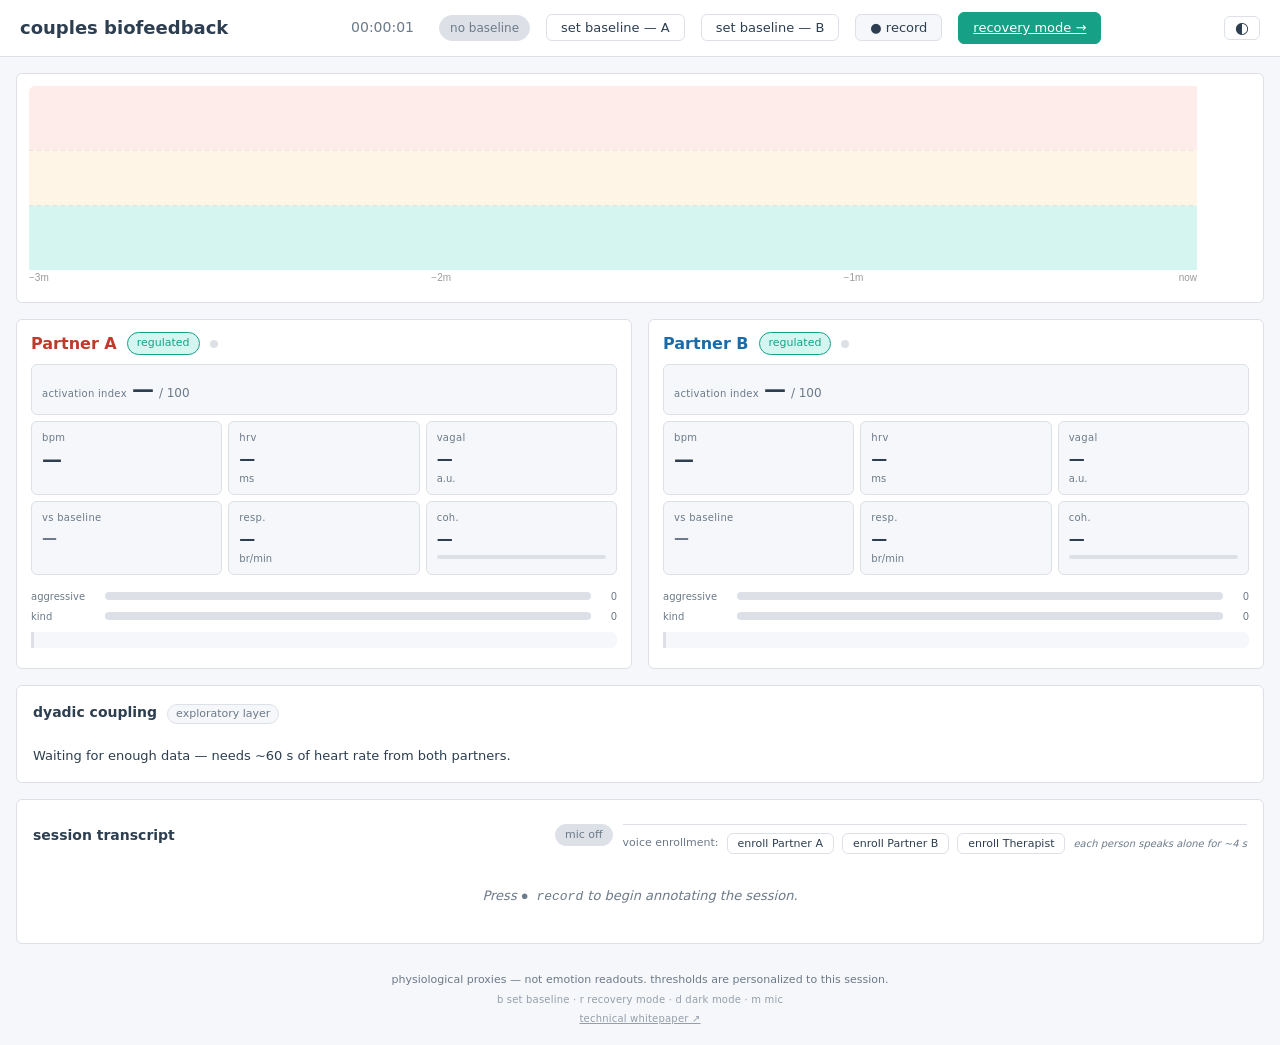
==== commit 28dc9563: "Add streaming AI report and remove neutral tone from histogram Adds a POST /api/report endpoint that" ====
--- a/static/index.html
+++ b/static/index.html
@@ -111,11 +111,6 @@
           <span class="tone-hist-count" id="tone-count-agg-A">0</span>
         </div>
         <div class="tone-bar-row">
-          <span class="tone-hist-label">neutral</span>
-          <div class="tone-hist-bar-wrap"><div class="tone-hist-bar neutral" id="tone-bar-neu-A"></div></div>
-          <span class="tone-hist-count" id="tone-count-neu-A">0</span>
-        </div>
-        <div class="tone-bar-row">
           <span class="tone-hist-label">kind</span>
           <div class="tone-hist-bar-wrap"><div class="tone-hist-bar kind" id="tone-bar-kin-A"></div></div>
           <span class="tone-hist-count" id="tone-count-kin-A">0</span>
@@ -181,11 +176,6 @@
           <span class="tone-hist-count" id="tone-count-agg-B">0</span>
         </div>
         <div class="tone-bar-row">
-          <span class="tone-hist-label">neutral</span>
-          <div class="tone-hist-bar-wrap"><div class="tone-hist-bar neutral" id="tone-bar-neu-B"></div></div>
-          <span class="tone-hist-count" id="tone-count-neu-B">0</span>
-        </div>
-        <div class="tone-bar-row">
           <span class="tone-hist-label">kind</span>
           <div class="tone-hist-bar-wrap"><div class="tone-hist-bar kind" id="tone-bar-kin-B"></div></div>
           <span class="tone-hist-count" id="tone-count-kin-B">0</span>
@@ -217,6 +207,8 @@
         <span class="transcript-status" id="transcript-mic-status">mic off</span>
         <button class="btn" id="btn-download-session"
                 onclick="downloadSession()" hidden>↓ download log</button>
+        <button class="btn btn-report" id="btn-report"
+                onclick="generateReport()" hidden>AI report</button>
         <div class="enroll-row" id="enroll-row">
           <span class="enroll-label">voice enrollment:</span>
           <button class="btn btn-enroll" id="enroll-btn-A" onclick="enrollVoice('A')">enroll <span id="enroll-name-A">Partner A</span></button>
@@ -242,6 +234,19 @@
   <span class="kbd-hints">b set baseline · r recovery mode · d dark mode · m mic</span>
   <span class="kbd-hints"><a href="/whitepaper" target="_blank" style="color:inherit;">technical whitepaper ↗</a></span>
 </footer>
+
+<!-- ── AI report modal ──────────────────────────────────────────────────── -->
+<div id="report-modal" class="report-modal" hidden role="dialog" aria-modal="true" aria-label="AI session report">
+  <div class="report-card">
+    <div class="report-header">
+      <span class="report-title">session report</span>
+      <button class="btn report-close-btn" onclick="closeReport()">✕</button>
+    </div>
+    <div class="report-body" id="report-body">
+      <pre class="report-text" id="report-text"></pre>
+    </div>
+  </div>
+</div>
 
 <!-- ── setup overlay ────────────────────────────────────────────────────── -->
 <div id="setup-overlay" class="setup-overlay" hidden>
--- a/static/style.css
+++ b/static/style.css
@@ -1130,6 +1130,82 @@
   color: var(--danger);
 }
 
+/* ── AI report button ───────────────────────────────────────────────── */
+.btn-report {
+  background: var(--surface);
+  border-color: var(--border);
+  color: var(--text);
+}
+.btn-report:hover {
+  border-color: var(--text-secondary);
+}
+.btn-report:disabled {
+  opacity: 0.5;
+  cursor: default;
+}
+
+/* ── AI report modal ────────────────────────────────────────────────── */
+.report-modal {
+  position: fixed;
+  inset: 0;
+  background: rgba(0, 0, 0, 0.45);
+  display: flex;
+  align-items: center;
+  justify-content: center;
+  z-index: 300;
+  padding: 24px;
+}
+.report-modal[hidden] { display: none; }
+
+.report-card {
+  background: var(--surface);
+  border: 1px solid var(--border);
+  border-radius: 10px;
+  width: 100%;
+  max-width: 680px;
+  max-height: 80vh;
+  display: flex;
+  flex-direction: column;
+  box-shadow: 0 8px 32px rgba(0, 0, 0, 0.18);
+}
+
+.report-header {
+  display: flex;
+  align-items: center;
+  padding: 14px 18px;
+  border-bottom: 1px solid var(--border);
+  gap: 12px;
+}
+
+.report-title {
+  font-size: 14px;
+  font-weight: 600;
+  color: var(--text);
+  flex: 1;
+}
+
+.report-close-btn {
+  padding: 2px 8px;
+  font-size: 12px;
+  line-height: 1;
+}
+
+.report-body {
+  flex: 1;
+  overflow-y: auto;
+  padding: 18px;
+}
+
+.report-text {
+  font-family: var(--font);
+  font-size: 13px;
+  line-height: 1.7;
+  color: var(--text);
+  white-space: pre-wrap;
+  word-break: break-word;
+  margin: 0;
+}
+
 /* ── reduced motion ──────────────────────────────────────────────────── */
 @media (prefers-reduced-motion: reduce) {
   .breath-circle { transform: scale(0.78); opacity: 0.9; }
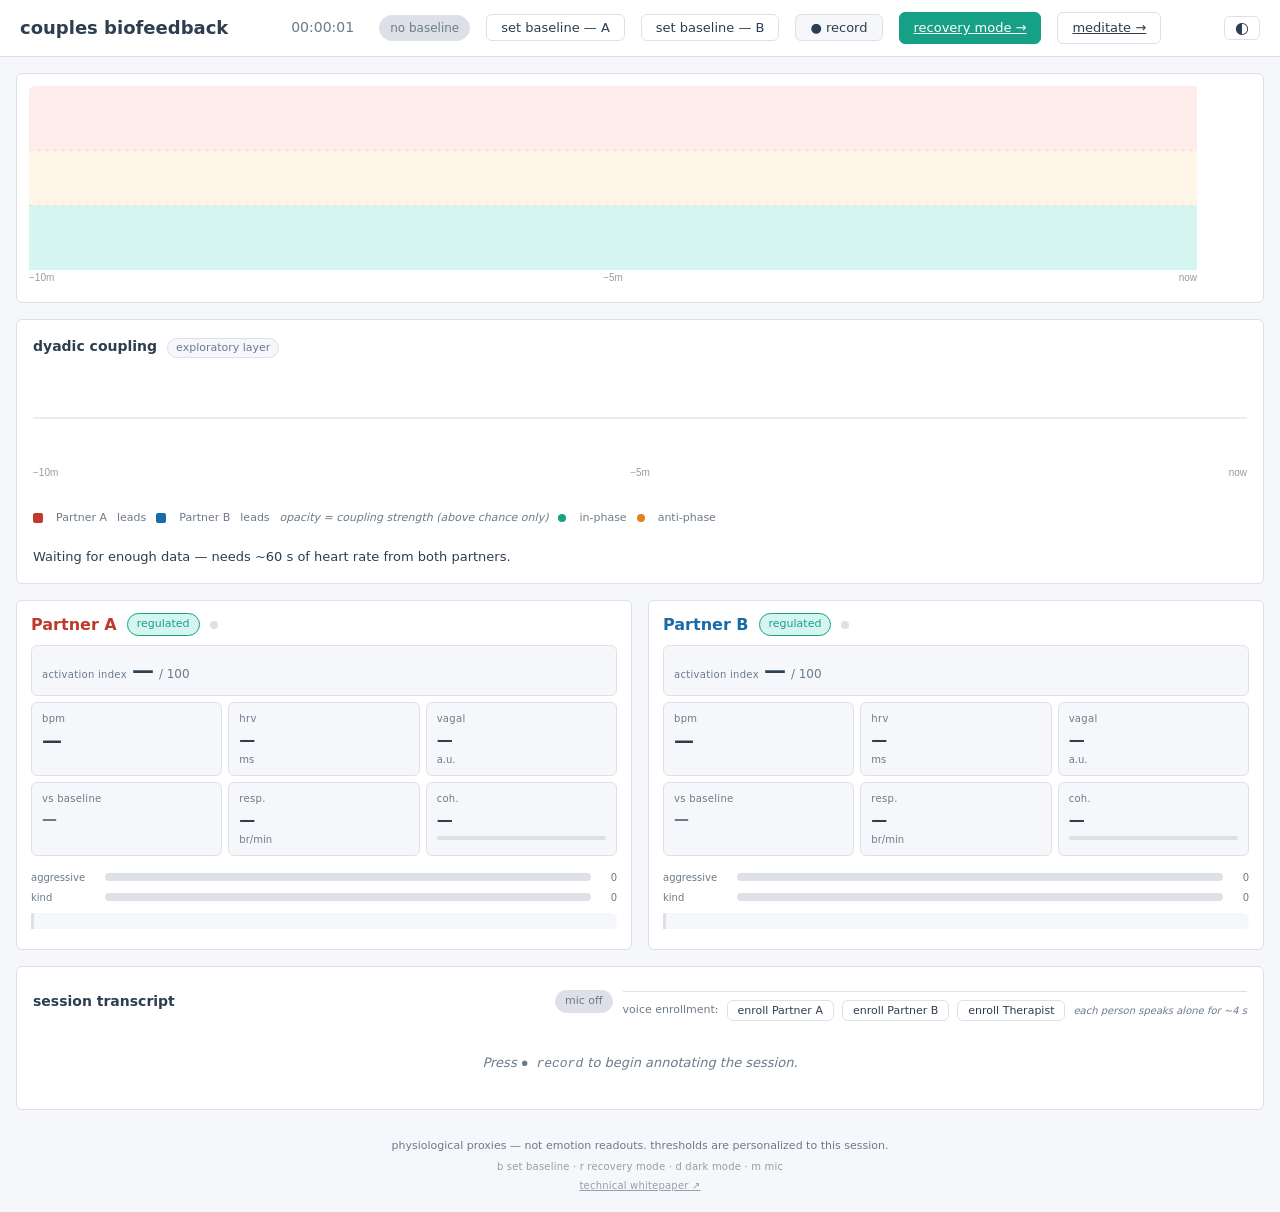
==== commit 5fb7d1a2: "Add meditate mode, dyadic coupling chart, and simulated activation/coupling scenarios Adds a standal" ====
--- a/static/index.html
+++ b/static/index.html
@@ -25,6 +25,18 @@
   <button class="btn btn-mic" id="btn-mic" onclick="toggleRecording()">● record</button>
   <span class="rec-status" id="rec-status" aria-live="polite" hidden></span>
   <a href="/mode_b" class="btn btn-calm">recovery mode →</a>
+  <a href="/meditate" class="btn">meditate →</a>
+  <div class="scenario-live-control" id="scenario-live-control" hidden>
+    <label for="live-scenario" class="scenario-live-label">scenario</label>
+    <select id="live-scenario" onchange="setLiveScenario()">
+      <option value="low_low">low activation · low coupling</option>
+      <option value="low_high">low activation · high coupling</option>
+      <option value="high_low">high activation · low coupling</option>
+      <option value="high_high">high activation · high coupling</option>
+      <option value="mixed_low">mixed activation · low coupling</option>
+      <option value="mixed_high">mixed activation · high coupling</option>
+    </select>
+  </div>
   <button class="btn btn-theme" id="btn-theme" onclick="toggleDarkMode()" title="toggle dark mode">◐</button>
 </header>
 
@@ -50,6 +62,35 @@
       </div>
     </div>
   </div>
+
+  <!-- dyadic coupling: trace + phase ribbon + legend + text summary -->
+  <section class="dyadic-panel" aria-label="Dyadic coupling — exploratory layer">
+    <div class="dyadic-header">
+      <span class="dyadic-title">dyadic coupling</span>
+      <span class="dyadic-tag">exploratory layer</span>
+    </div>
+
+    <div class="dyadic-trace-wrap">
+      <canvas class="dyadic-trace-canvas" id="dyadic-trace"
+              aria-label="Who is leading and by how much, over the last 10 minutes"></canvas>
+      <canvas class="dyadic-phase-canvas" id="dyadic-phase-ribbon"
+              aria-label="In-phase vs anti-phase coupling over time"></canvas>
+      <div class="dyadic-tooltip" id="dyadic-tooltip" hidden></div>
+    </div>
+
+    <div class="dyadic-legend">
+      <span class="legend-swatch legend-a"></span><span id="legend-name-a">Partner A</span> leads
+      <span class="legend-swatch legend-b"></span><span id="legend-name-b">Partner B</span> leads
+      <span class="legend-note">opacity = coupling strength (above chance only)</span>
+      <span class="legend-dot legend-inphase"></span>in-phase
+      <span class="legend-dot legend-antiphase"></span>anti-phase
+    </div>
+
+    <div class="dyadic-summary" aria-live="polite">
+      <span class="dyadic-state-label" id="dyadic-state-label"></span>
+      <p class="dyadic-body" id="dyadic-body">Waiting for enough data — needs ~60 s of heart rate from both partners.</p>
+    </div>
+  </section>
 
   <!-- partner metric cards -->
   <div class="partner-row">
@@ -186,20 +227,8 @@
 
   </div><!-- /partner-row -->
 
-  <!-- ── bottom row: dyadic coupling + session transcript ─────────────── -->
+  <!-- ── bottom row: session transcript ────────────────────────────────── -->
   <div class="bottom-row">
-
-    <section class="dyadic-panel" aria-label="Dyadic coupling — exploratory layer">
-      <div class="dyadic-header">
-        <span class="dyadic-title">dyadic coupling</span>
-        <span class="dyadic-tag">exploratory layer</span>
-      </div>
-
-      <div class="dyadic-summary" aria-live="polite">
-        <span class="dyadic-state-label" id="dyadic-state-label"></span>
-        <p class="dyadic-body" id="dyadic-body">Waiting for enough data — needs ~60 s of heart rate from both partners.</p>
-      </div>
-    </section>
 
     <section class="transcript-panel" id="transcript-panel" aria-label="Session transcript">
       <div class="transcript-header">
@@ -261,20 +290,30 @@
 
       <div class="setup-partner">
         <span class="setup-partner-label a">Partner A</span>
+        <div class="setup-partner-row">
+          <select class="setup-device-select" id="setup-user-A" onchange="onUserSelectChange('A')">
+            <option value="">— select or add user —</option>
+          </select>
+          <select class="setup-device-select" id="setup-device-A">
+            <option value="">— scan first —</option>
+          </select>
+        </div>
         <input type="text" class="setup-name-input" id="setup-name-A"
-               placeholder="Name" value="Partner A" />
-        <select class="setup-device-select" id="setup-device-A">
-          <option value="">— scan first —</option>
-        </select>
+               placeholder="New user name" hidden />
       </div>
 
       <div class="setup-partner">
         <span class="setup-partner-label b">Partner B</span>
+        <div class="setup-partner-row">
+          <select class="setup-device-select" id="setup-user-B" onchange="onUserSelectChange('B')">
+            <option value="">— none / select user —</option>
+          </select>
+          <select class="setup-device-select" id="setup-device-B">
+            <option value="">— none —</option>
+          </select>
+        </div>
         <input type="text" class="setup-name-input" id="setup-name-B"
-               placeholder="Name (optional)" value="Partner B" />
-        <select class="setup-device-select" id="setup-device-B">
-          <option value="">— none —</option>
-        </select>
+               placeholder="New user name (optional)" hidden />
       </div>
 
     </div>
--- a/static/style.css
+++ b/static/style.css
@@ -110,6 +110,27 @@
   line-height: 1;
   margin-left: auto;
 }
+
+.scenario-live-control {
+  display: flex;
+  align-items: center;
+  gap: 6px;
+}
+.scenario-live-control[hidden] { display: none; }
+.scenario-live-label {
+  font-size: 12px;
+  color: var(--text-secondary);
+}
+.scenario-live-control > select {
+  font-family: var(--font);
+  font-size: 12px;
+  padding: 5px 8px;
+  border-radius: var(--radius);
+  border: 1px solid var(--border);
+  background: var(--surface);
+  color: var(--text);
+  cursor: pointer;
+}
 .btn-clear {
   color: var(--text-secondary);
   font-size: 12px;
@@ -366,6 +387,13 @@
   color: var(--text);
 }
 .tile-value.breach { color: var(--danger); }
+.tile-value.tile-gated {
+  font-size: 11px;
+  font-weight: 500;
+  font-variant-numeric: normal;
+  color: var(--text-secondary);
+  font-style: italic;
+}
 .tile-unit {
   font-size: 10px;
   color: var(--text-secondary);
@@ -403,7 +431,7 @@
   width: 0%;
 }
 
-/* ── bottom row: dyadic + transcript side by side ─────────────────── */
+/* ── bottom row: session transcript ────────────────────────────────── */
 .bottom-row {
   display: flex;
   flex-direction: column;
@@ -416,7 +444,67 @@
   border: 1px solid var(--border);
   border-radius: var(--radius);
   padding: 16px;
-}
+  margin-bottom: var(--gap);
+}
+
+.dyadic-trace-wrap {
+  position: relative;
+  margin-bottom: 10px;
+}
+.dyadic-trace-canvas {
+  width: 100%;
+  height: 110px;
+  display: block;
+  border-radius: var(--radius);
+}
+.dyadic-phase-canvas {
+  width: 100%;
+  height: 18px;
+  display: block;
+  margin-top: 2px;
+}
+.dyadic-tooltip {
+  position: absolute;
+  pointer-events: none;
+  background: var(--surface);
+  border: 1px solid var(--border);
+  border-radius: var(--radius);
+  padding: 4px 8px;
+  font-size: 11px;
+  color: var(--text);
+  white-space: nowrap;
+  box-shadow: 0 2px 6px rgba(0, 0, 0, 0.15);
+  z-index: 5;
+}
+
+.dyadic-legend {
+  display: flex;
+  align-items: center;
+  gap: 10px;
+  flex-wrap: wrap;
+  font-size: 11px;
+  color: var(--text-secondary);
+  margin-bottom: 10px;
+}
+.legend-swatch {
+  display: inline-block;
+  width: 10px;
+  height: 10px;
+  border-radius: 2px;
+  margin-right: 3px;
+}
+.legend-swatch.legend-a { background: var(--partner-a); }
+.legend-swatch.legend-b { background: var(--partner-b); }
+.legend-note { font-style: italic; }
+.legend-dot {
+  display: inline-block;
+  width: 8px;
+  height: 8px;
+  border-radius: 50%;
+  margin-right: 3px;
+}
+.legend-dot.legend-inphase   { background: var(--calm); }
+.legend-dot.legend-antiphase { background: #e67e22; }
 
 .dyadic-header {
   display: flex;
@@ -1276,10 +1364,19 @@
 }
 
 .setup-partner {
-  display: grid;
-  grid-template-columns: 72px 1fr 1fr;
+  display: flex;
+  flex-direction: column;
+  gap: 6px;
+}
+
+.setup-partner-row {
+  display: flex;
   align-items: center;
   gap: 10px;
+}
+.setup-partner-row > select {
+  flex: 1;
+  min-width: 0;
 }
 
 .setup-partner-label {
@@ -1290,6 +1387,8 @@
 .setup-partner-label.b { color: var(--partner-b); }
 
 .setup-name-input {
+  width: 100%;
+  box-sizing: border-box;
   padding: 6px 10px;
   border: 1px solid var(--border);
   border-radius: var(--radius);
@@ -1341,3 +1440,192 @@
   font-size: 12px;
 }
 .btn-simulate:hover { border-color: var(--text-secondary); color: var(--text); }
+
+/* ── ━━━━━━━━━━━━━━━━━━━━━━━━━━━━━━━━━━━━━━━━━━━━━━━━━━━━━━━━━━━━━━━━━━━ */
+/* ── MEDITATE — standalone soundscape screen ─────────────────────────── */
+
+body.meditate-body {
+  background: #f0faf7;
+  display: flex;
+  flex-direction: column;
+  align-items: center;
+  min-height: 100vh;
+}
+[data-theme="dark"] body.meditate-body { background: #141a20; }
+
+.meditate-header {
+  width: 100%;
+  padding: 16px 24px;
+  display: flex;
+  align-items: center;
+  border-bottom: 1px solid var(--border);
+  background: var(--surface);
+}
+.meditate-title {
+  font-size: 16px;
+  font-weight: 600;
+  color: var(--calm);
+}
+
+.meditate-main {
+  flex: 1;
+  display: flex;
+  flex-direction: column;
+  align-items: center;
+  justify-content: center;
+  gap: 36px;
+  padding: 40px 24px;
+  width: 100%;
+  max-width: 480px;
+  margin: 0 auto;
+}
+
+/* pulsing orb */
+.meditate-orb-wrap {
+  position: relative;
+  width: 220px;
+  height: 220px;
+  display: flex;
+  align-items: center;
+  justify-content: center;
+}
+.meditate-orb {
+  position: absolute;
+  inset: 0;
+  border-radius: 50%;
+  background: radial-gradient(circle at 35% 30%, #2fc4a0, var(--calm));
+  opacity: 0.85;
+  animation: meditate-breathe 6s ease-in-out infinite;
+  transition: background 1.2s ease;
+}
+.meditate-orb.zone-mid {
+  background: radial-gradient(circle at 35% 30%, #e08a2e, var(--warning));
+}
+.meditate-orb.zone-high {
+  background: radial-gradient(circle at 35% 30%, #d9503f, var(--danger));
+}
+@keyframes meditate-breathe {
+  0%, 100% { transform: scale(0.92); }
+  50%      { transform: scale(1.04); }
+}
+.meditate-orb-center {
+  position: relative;
+  z-index: 1;
+  display: flex;
+  flex-direction: column;
+  align-items: center;
+  gap: 2px;
+  pointer-events: none;
+}
+.meditate-score {
+  font-size: 40px;
+  font-weight: 700;
+  color: #fff;
+  line-height: 1;
+  font-variant-numeric: tabular-nums;
+  text-shadow: 0 1px 4px rgba(0,0,0,0.25);
+}
+.meditate-score-unit {
+  font-size: 11px;
+  color: rgba(255,255,255,0.85);
+  text-shadow: 0 1px 3px rgba(0,0,0,0.2);
+}
+.meditate-zone {
+  margin-top: 8px;
+  font-size: 13px;
+  font-weight: 500;
+  color: #fff;
+  text-shadow: 0 1px 3px rgba(0,0,0,0.2);
+}
+
+/* sound layer meters */
+.meditate-layers {
+  width: 100%;
+  display: flex;
+  flex-direction: column;
+  gap: 10px;
+}
+.meditate-layer {
+  display: grid;
+  grid-template-columns: 96px 1fr;
+  align-items: center;
+  gap: 10px;
+}
+.meditate-layer-label {
+  font-size: 12px;
+  color: var(--text-secondary);
+}
+.meditate-layer-track {
+  height: 6px;
+  border-radius: 3px;
+  background: var(--border);
+  overflow: hidden;
+}
+.meditate-layer-fill {
+  height: 100%;
+  width: 0%;
+  background: var(--calm);
+  transition: width 0.3s ease;
+}
+
+.meditate-hint {
+  font-size: 12px;
+  color: var(--warning);
+  text-align: center;
+  max-width: 340px;
+}
+
+.meditate-footer {
+  padding: 16px 24px 28px;
+  text-align: center;
+  font-size: 12px;
+  color: var(--text-secondary);
+  line-height: 1.6;
+}
+
+/* meditation results view */
+.meditate-results {
+  max-width: 640px;
+  margin: 0 auto;
+  padding: 24px 16px 40px;
+}
+.meditate-results-tiles {
+  grid-template-columns: repeat(3, 1fr);
+  margin-bottom: 20px;
+}
+.meditate-chart-wrap {
+  margin-bottom: 24px;
+}
+.meditate-chart {
+  width: 100%;
+  height: 160px;
+  display: block;
+}
+.meditate-progress {
+  border-top: 1px solid var(--border);
+  padding-top: 16px;
+  margin-bottom: 4px;
+}
+.meditate-progress h3 {
+  font-size: 13px;
+  text-transform: lowercase;
+  color: var(--text-secondary);
+  margin: 0 0 10px;
+}
+.meditate-progress-first {
+  font-size: 13px;
+  color: var(--text-secondary);
+  margin-bottom: 20px;
+}
+
+.meditation-narrative {
+  border-top: 1px solid var(--border);
+  padding-top: 16px;
+  margin-bottom: 20px;
+}
+.meditation-narrative h3 {
+  font-size: 13px;
+  text-transform: lowercase;
+  color: var(--text-secondary);
+  margin: 0 0 10px;
+}
